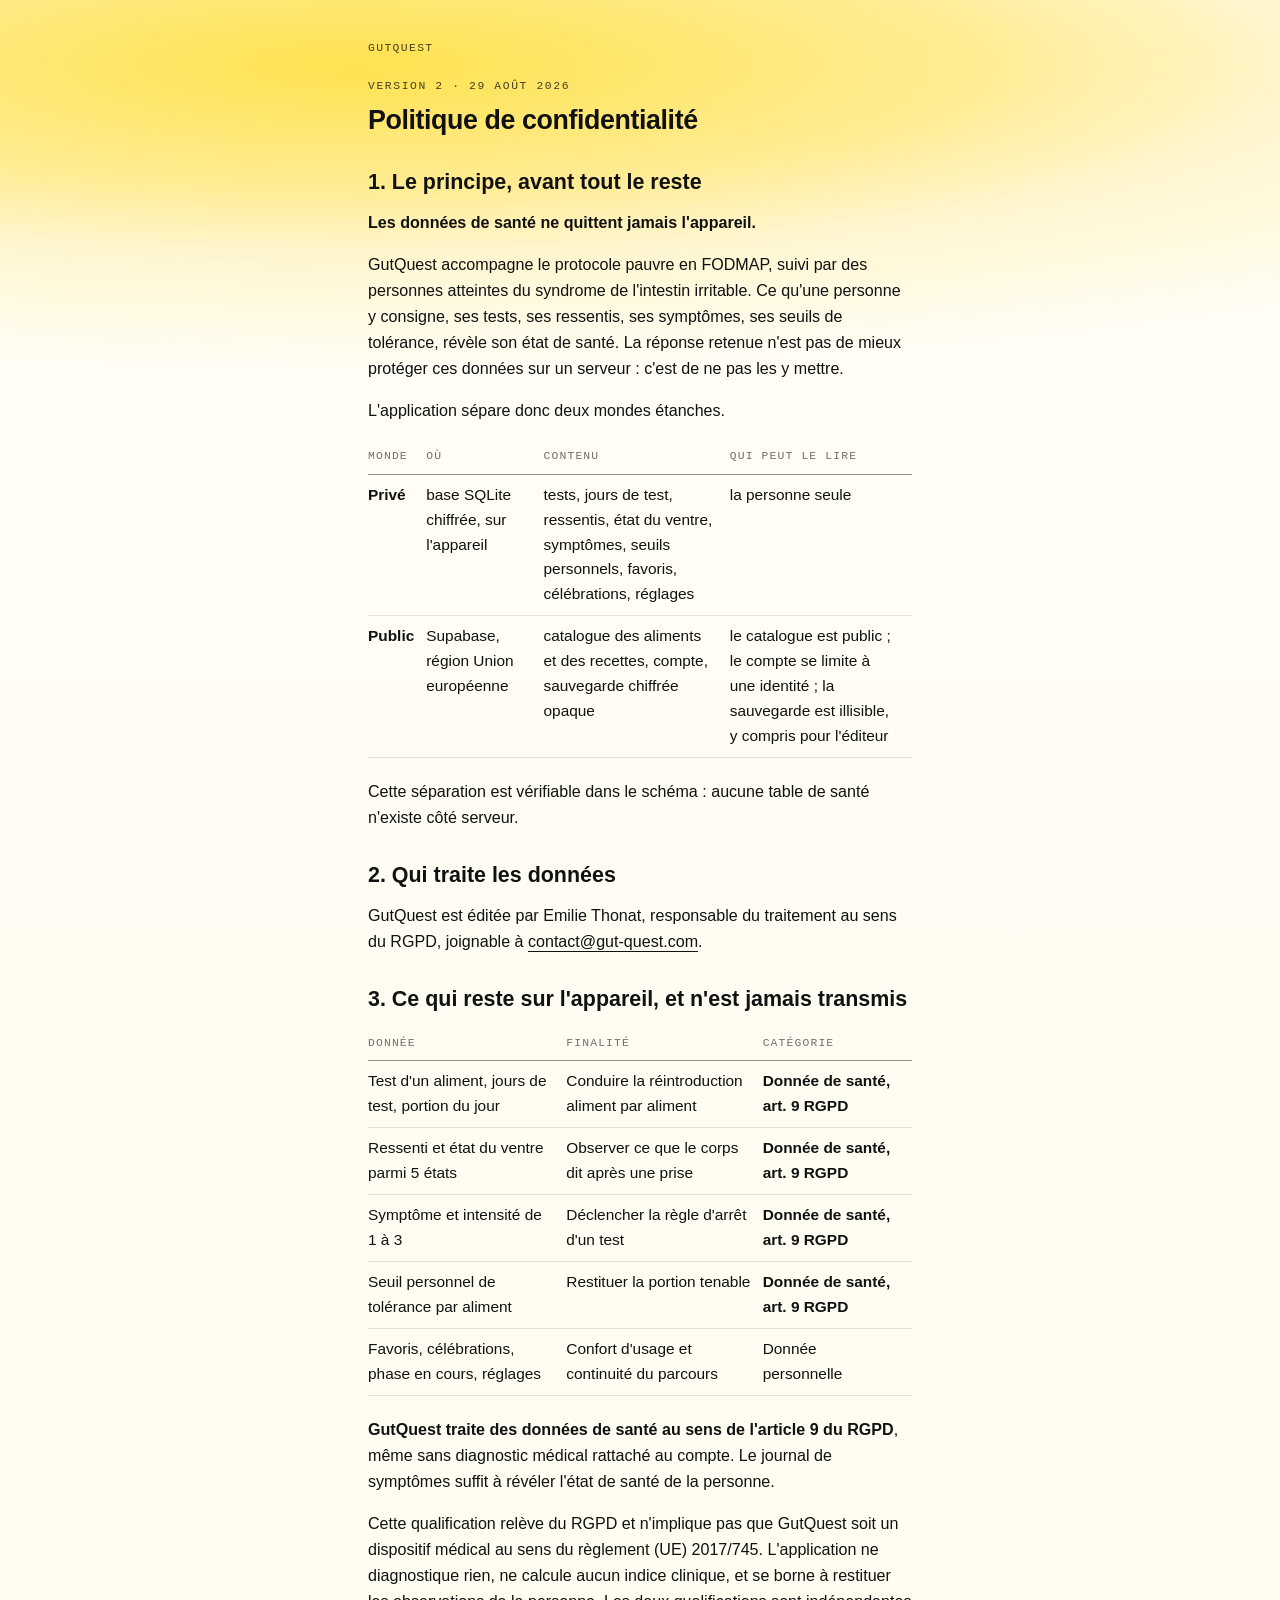
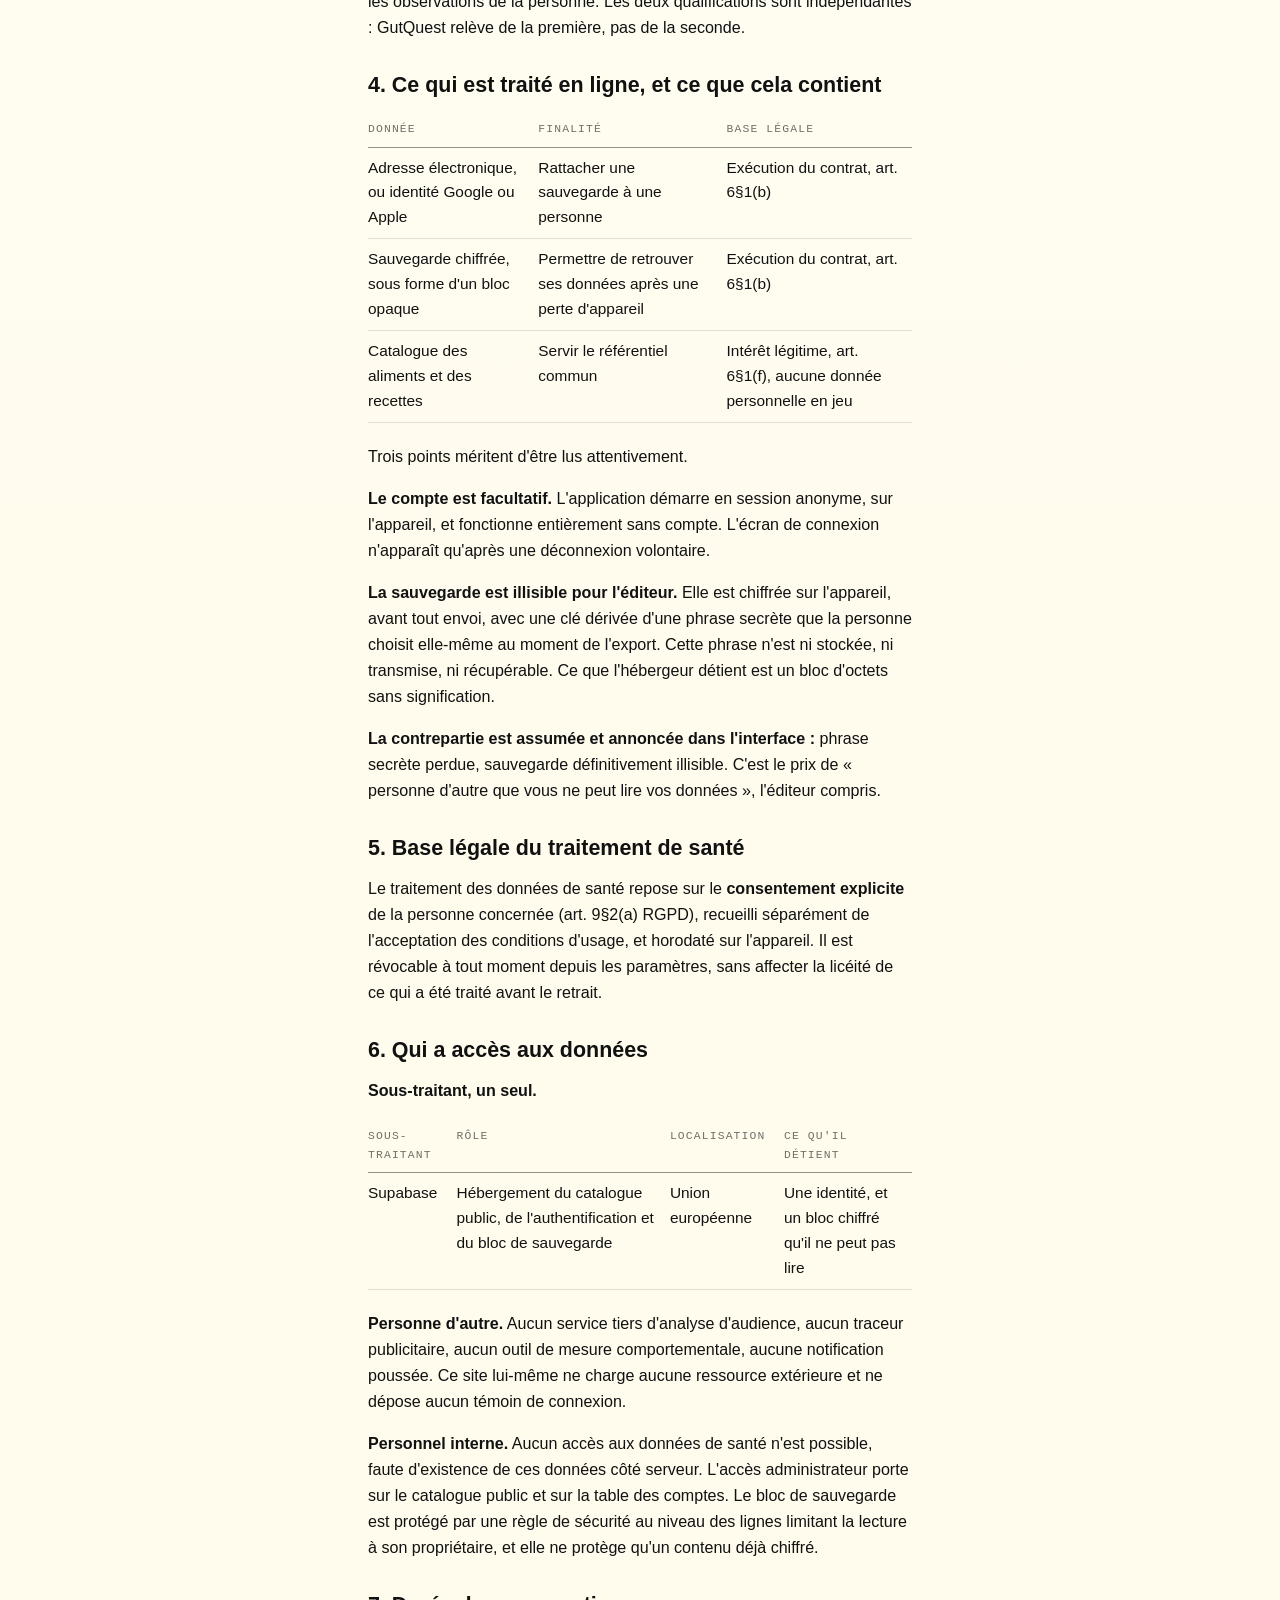
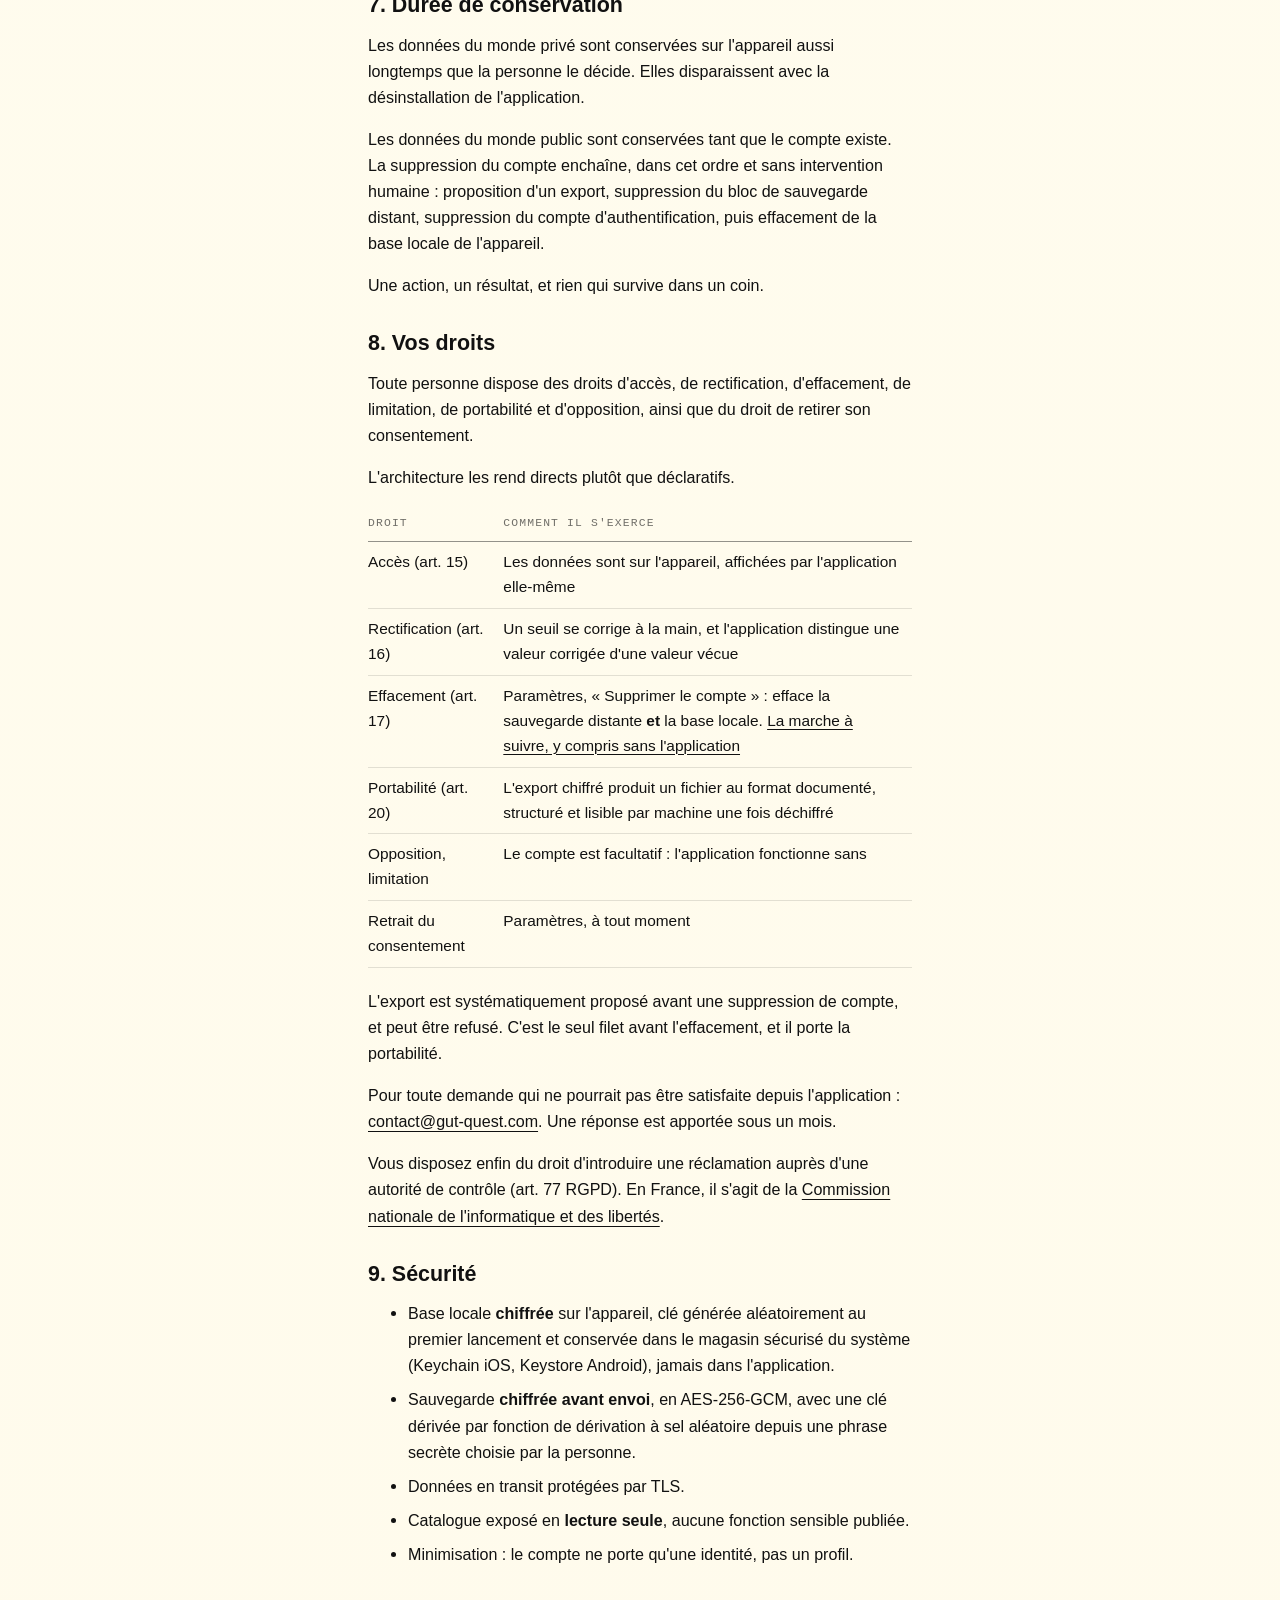
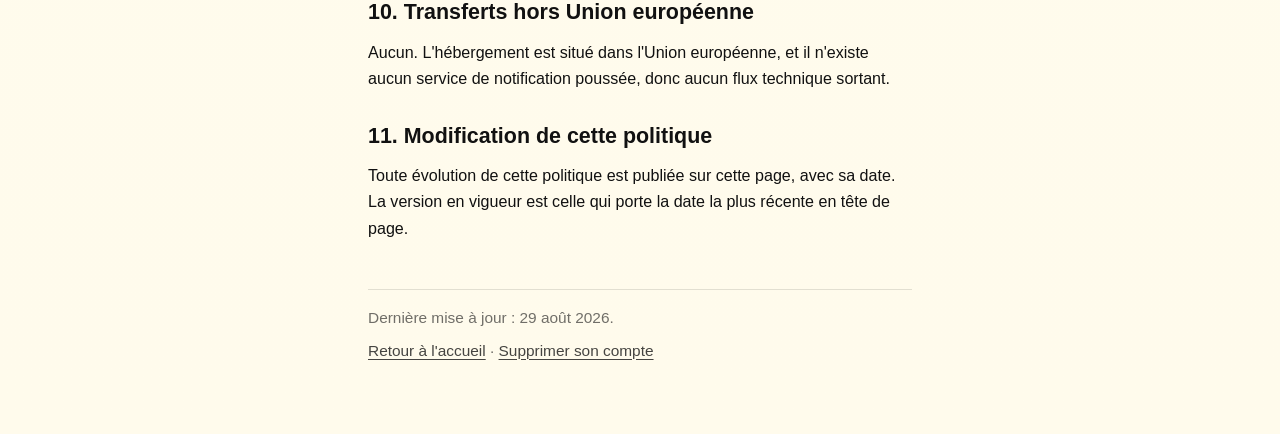
==== confidentialite.html @ c3e69b24 "Les deux pages que Google Play exige avant toute publication La politique de confidentialite et la v" ====
<!doctype html>
<html lang="fr">
<head>
<meta charset="utf-8">
<meta name="viewport" content="width=device-width, initial-scale=1">
<title>Politique de confidentialité · GutQuest</title>
<meta name="description" content="Politique de confidentialité de GutQuest. Les données de santé ne quittent jamais l'appareil.">
<link rel="stylesheet" href="jetons.css">
<link rel="stylesheet" href="style.css">
</head>
<body>
<main class="page">

  <a class="retour" href="index.html">GutQuest</a>

  <p class="surtitre">Version 2 · 29 août 2026</p>
  <h1>Politique de confidentialité</h1>

  <h2>1. Le principe, avant tout le reste</h2>

  <p><strong>Les données de santé ne quittent jamais l'appareil.</strong></p>

  <p>GutQuest accompagne le protocole pauvre en FODMAP, suivi par des personnes atteintes du syndrome de l'intestin irritable. Ce qu'une personne y consigne, ses tests, ses ressentis, ses symptômes, ses seuils de tolérance, révèle son état de santé. La réponse retenue n'est pas de mieux protéger ces données sur un serveur : c'est de ne pas les y mettre.</p>

  <p>L'application sépare donc deux mondes étanches.</p>

  <div class="tableau">
  <table>
    <tbody>
      <tr><th>Monde</th><th>Où</th><th>Contenu</th><th>Qui peut le lire</th></tr>
      <tr><td><strong>Privé</strong></td><td>base SQLite chiffrée, sur l'appareil</td><td>tests, jours de test, ressentis, état du ventre, symptômes, seuils personnels, favoris, célébrations, réglages</td><td>la personne seule</td></tr>
      <tr><td><strong>Public</strong></td><td>Supabase, région Union européenne</td><td>catalogue des aliments et des recettes, compte, sauvegarde chiffrée opaque</td><td>le catalogue est public ; le compte se limite à une identité ; la sauvegarde est illisible, y compris pour l'éditeur</td></tr>
    </tbody>
  </table>
  </div>

  <p>Cette séparation est vérifiable dans le schéma : aucune table de santé n'existe côté serveur.</p>

  <h2>2. Qui traite les données</h2>

  <p>GutQuest est éditée par Emilie Thonat, responsable du traitement au sens du RGPD, joignable à <a href="mailto:contact@gut-quest.com">contact@gut-quest.com</a>.</p>

  <h2>3. Ce qui reste sur l'appareil, et n'est jamais transmis</h2>

  <div class="tableau">
  <table>
    <tbody>
      <tr><th>Donnée</th><th>Finalité</th><th>Catégorie</th></tr>
      <tr><td>Test d'un aliment, jours de test, portion du jour</td><td>Conduire la réintroduction aliment par aliment</td><td><strong>Donnée de santé, art. 9 RGPD</strong></td></tr>
      <tr><td>Ressenti et état du ventre parmi 5 états</td><td>Observer ce que le corps dit après une prise</td><td><strong>Donnée de santé, art. 9 RGPD</strong></td></tr>
      <tr><td>Symptôme et intensité de 1 à 3</td><td>Déclencher la règle d'arrêt d'un test</td><td><strong>Donnée de santé, art. 9 RGPD</strong></td></tr>
      <tr><td>Seuil personnel de tolérance par aliment</td><td>Restituer la portion tenable</td><td><strong>Donnée de santé, art. 9 RGPD</strong></td></tr>
      <tr><td>Favoris, célébrations, phase en cours, réglages</td><td>Confort d'usage et continuité du parcours</td><td>Donnée personnelle</td></tr>
    </tbody>
  </table>
  </div>

  <p><strong>GutQuest traite des données de santé au sens de l'article 9 du RGPD</strong>, même sans diagnostic médical rattaché au compte. Le journal de symptômes suffit à révéler l'état de santé de la personne.</p>

  <p>Cette qualification relève du RGPD et n'implique pas que GutQuest soit un dispositif médical au sens du règlement (UE) 2017/745. L'application ne diagnostique rien, ne calcule aucun indice clinique, et se borne à restituer les observations de la personne. Les deux qualifications sont indépendantes : GutQuest relève de la première, pas de la seconde.</p>

  <h2>4. Ce qui est traité en ligne, et ce que cela contient</h2>

  <div class="tableau">
  <table>
    <tbody>
      <tr><th>Donnée</th><th>Finalité</th><th>Base légale</th></tr>
      <tr><td>Adresse électronique, ou identité Google ou Apple</td><td>Rattacher une sauvegarde à une personne</td><td>Exécution du contrat, art. 6§1(b)</td></tr>
      <tr><td>Sauvegarde chiffrée, sous forme d'un bloc opaque</td><td>Permettre de retrouver ses données après une perte d'appareil</td><td>Exécution du contrat, art. 6§1(b)</td></tr>
      <tr><td>Catalogue des aliments et des recettes</td><td>Servir le référentiel commun</td><td>Intérêt légitime, art. 6§1(f), aucune donnée personnelle en jeu</td></tr>
    </tbody>
  </table>
  </div>

  <p>Trois points méritent d'être lus attentivement.</p>

  <p><strong>Le compte est facultatif.</strong> L'application démarre en session anonyme, sur l'appareil, et fonctionne entièrement sans compte. L'écran de connexion n'apparaît qu'après une déconnexion volontaire.</p>

  <p><strong>La sauvegarde est illisible pour l'éditeur.</strong> Elle est chiffrée sur l'appareil, avant tout envoi, avec une clé dérivée d'une phrase secrète que la personne choisit elle-même au moment de l'export. Cette phrase n'est ni stockée, ni transmise, ni récupérable. Ce que l'hébergeur détient est un bloc d'octets sans signification.</p>

  <p><strong>La contrepartie est assumée et annoncée dans l'interface :</strong> phrase secrète perdue, sauvegarde définitivement illisible. C'est le prix de « personne d'autre que vous ne peut lire vos données », l'éditeur compris.</p>

  <h2>5. Base légale du traitement de santé</h2>

  <p>Le traitement des données de santé repose sur le <strong>consentement explicite</strong> de la personne concernée (art. 9§2(a) RGPD), recueilli séparément de l'acceptation des conditions d'usage, et horodaté sur l'appareil. Il est révocable à tout moment depuis les paramètres, sans affecter la licéité de ce qui a été traité avant le retrait.</p>

  <h2>6. Qui a accès aux données</h2>

  <p><strong>Sous-traitant, un seul.</strong></p>

  <div class="tableau">
  <table>
    <tbody>
      <tr><th>Sous-traitant</th><th>Rôle</th><th>Localisation</th><th>Ce qu'il détient</th></tr>
      <tr><td>Supabase</td><td>Hébergement du catalogue public, de l'authentification et du bloc de sauvegarde</td><td>Union européenne</td><td>Une identité, et un bloc chiffré qu'il ne peut pas lire</td></tr>
    </tbody>
  </table>
  </div>

  <p><strong>Personne d'autre.</strong> Aucun service tiers d'analyse d'audience, aucun traceur publicitaire, aucun outil de mesure comportementale, aucune notification poussée. Ce site lui-même ne charge aucune ressource extérieure et ne dépose aucun témoin de connexion.</p>

  <p><strong>Personnel interne.</strong> Aucun accès aux données de santé n'est possible, faute d'existence de ces données côté serveur. L'accès administrateur porte sur le catalogue public et sur la table des comptes. Le bloc de sauvegarde est protégé par une règle de sécurité au niveau des lignes limitant la lecture à son propriétaire, et elle ne protège qu'un contenu déjà chiffré.</p>

  <h2>7. Durée de conservation</h2>

  <p>Les données du monde privé sont conservées sur l'appareil aussi longtemps que la personne le décide. Elles disparaissent avec la désinstallation de l'application.</p>

  <p>Les données du monde public sont conservées tant que le compte existe. La suppression du compte enchaîne, dans cet ordre et sans intervention humaine : proposition d'un export, suppression du bloc de sauvegarde distant, suppression du compte d'authentification, puis effacement de la base locale de l'appareil.</p>

  <p>Une action, un résultat, et rien qui survive dans un coin.</p>

  <h2>8. Vos droits</h2>

  <p>Toute personne dispose des droits d'accès, de rectification, d'effacement, de limitation, de portabilité et d'opposition, ainsi que du droit de retirer son consentement.</p>

  <p>L'architecture les rend directs plutôt que déclaratifs.</p>

  <div class="tableau">
  <table>
    <tbody>
      <tr><th>Droit</th><th>Comment il s'exerce</th></tr>
      <tr><td>Accès (art. 15)</td><td>Les données sont sur l'appareil, affichées par l'application elle-même</td></tr>
      <tr><td>Rectification (art. 16)</td><td>Un seuil se corrige à la main, et l'application distingue une valeur corrigée d'une valeur vécue</td></tr>
      <tr><td>Effacement (art. 17)</td><td>Paramètres, « Supprimer le compte » : efface la sauvegarde distante <strong>et</strong> la base locale. <a href="suppression-compte.html">La marche à suivre, y compris sans l'application</a></td></tr>
      <tr><td>Portabilité (art. 20)</td><td>L'export chiffré produit un fichier au format documenté, structuré et lisible par machine une fois déchiffré</td></tr>
      <tr><td>Opposition, limitation</td><td>Le compte est facultatif : l'application fonctionne sans</td></tr>
      <tr><td>Retrait du consentement</td><td>Paramètres, à tout moment</td></tr>
    </tbody>
  </table>
  </div>

  <p>L'export est systématiquement proposé avant une suppression de compte, et peut être refusé. C'est le seul filet avant l'effacement, et il porte la portabilité.</p>

  <p>Pour toute demande qui ne pourrait pas être satisfaite depuis l'application : <a href="mailto:contact@gut-quest.com">contact@gut-quest.com</a>. Une réponse est apportée sous un mois.</p>

  <p>Vous disposez enfin du droit d'introduire une réclamation auprès d'une autorité de contrôle (art. 77 RGPD). En France, il s'agit de la <a href="https://www.cnil.fr/fr/plaintes">Commission nationale de l'informatique et des libertés</a>.</p>

  <h2>9. Sécurité</h2>

  <ul>
    <li>Base locale <strong>chiffrée</strong> sur l'appareil, clé générée aléatoirement au premier lancement et conservée dans le magasin sécurisé du système (Keychain iOS, Keystore Android), jamais dans l'application.</li>
    <li>Sauvegarde <strong>chiffrée avant envoi</strong>, en AES-256-GCM, avec une clé dérivée par fonction de dérivation à sel aléatoire depuis une phrase secrète choisie par la personne.</li>
    <li>Données en transit protégées par TLS.</li>
    <li>Catalogue exposé en <strong>lecture seule</strong>, aucune fonction sensible publiée.</li>
    <li>Minimisation : le compte ne porte qu'une identité, pas un profil.</li>
  </ul>

  <h2>10. Transferts hors Union européenne</h2>

  <p>Aucun. L'hébergement est situé dans l'Union européenne, et il n'existe aucun service de notification poussée, donc aucun flux technique sortant.</p>

  <h2>11. Modification de cette politique</h2>

  <p>Toute évolution de cette politique est publiée sur cette page, avec sa date. La version en vigueur est celle qui porte la date la plus récente en tête de page.</p>

  <footer class="pied">
    <p>Dernière mise à jour : 29 août 2026.</p>
    <p><a href="index.html">Retour à l'accueil</a> · <a href="suppression-compte.html">Supprimer son compte</a></p>
  </footer>

</main>
</body>
</html>
---- jetons.css ----
/* GÉNÉRÉ par site/construire.mjs, recopié de 1-conception/ds/tokens.css.
   Ne pas éditer à la main : la source est 1-conception/ds/tokens.json. */
  :root{
    /* couleur */
    --paper:#FFFDF6;
    --sun:#FFE24F;
    --ink:rgba(17,17,17,1);  /* 18.06:1 · titres, valeurs, traits structurels, contours de pill */
    --ink-2:rgba(17,17,17,.78);  /* 9.28:1 · texte secondaire */
    --ink-3:rgba(17,17,17,.60);  /* 4.87:1 · labels, placeholders, états à venir */
    --ink-4:rgba(17,17,17,.45);  /* 3.01:1 · contours de composants : champs, radios, onglets, chips */
    --line-soft:rgba(17,17,17,.12);  /* 1.29:1 · séparateurs de liste */
    /* typographie */
    --f-display:'Unbounded';--f-body:'Hanken Grotesk';--f-mono:'DM Mono';
    --t0:20px;  /* titre de fiche */
    --t1:18px;  /* titre d'écran, état du Gut */
    --t2:16px;  /* titre de modale, accroche de page */
    --nom:15px;  /* nom de ligne de liste et d'accordéon */
    --val:14px;  /* valeurs clés, nom de phase */
    --t3:13px;  /* ligne interactive */
    --t4:12.5px;  /* nom secondaire, champ de formulaire */
    --body:12px;  /* corps de texte */
    --body-sm:11.5px;  /* corps secondaire */
    --pill:11px;  /* texte des tags */
    --sub:10.5px;  /* pill compacte */
    --num:10px;  /* numéraux cerclés */
    --label:8.5px;  /* libellé mono */
    --label-sm:7.5px;  /* libellé mono compact */
    /* espacement */
    --s1:4px;--s2:8px;--s3:12px;--s4:16px;--s5:20px;--s6:24px;--s7:32px;
    /* forme */
    --r-surface:8px;  /* modales, popups, toasts */
    --r-tab:14px;  /* onglets de phase */
    --r-tag:6px;  /* tag rectangulaire */
    --r-pill:99px;  /* pills d'aliment, de famille, tags de bordure */
    /* trait */
    --hair:0.5px;  /* bordure CSS */
    --stroke-picto:0.81;  /* tous les pictos de l'app */
    --stroke-plein:0.5;
    --stroke-pointille:1;
    /* mouvement */
    --motion:1;
    --ease:cubic-bezier(.3,.8,.3,1);
    --pop:cubic-bezier(.3,1.45,.45,1);
    /* dégradé de page */
    --grad-page:radial-gradient(120% 56% at 28% 12%,#FFE24F,#FFEC93 40%,#FFF6CF 62%,rgba(255,246,207,0) 100%),linear-gradient(180deg,#FFFDF6 0%,#FFFCEE 45%,#FFFBEC 100%);
  }
---- style.css ----
/* Le style du site public. Il ne porte aucune couleur ni aucune forme en dur :
   tout vient de jetons.css, lui-même recopié de la source du design system.

   La seule valeur propre au site est --echelle, et elle est ici pour une raison
   qui se dit : les jetons sont dimensionnés pour un écran de téléphone tenu à
   trente centimètres. Une page de droit lue sur un écran d'ordinateur, à soixante,
   demande davantage. Plutôt que de réécrire treize tailles, on en multiplie une.

   Aucune requête sortante : ni police distante, ni feuille tierce, ni mesure
   d'audience. Une page qui explique que les données ne partent pas ne peut pas
   commencer par envoyer l'adresse de qui la lit à un tiers. */

:root {
  --echelle: 1.34;
  --mesure: 34rem;          /* la largeur de la colonne de texte */
  --pile-corps: 'Hanken Grotesk', -apple-system, BlinkMacSystemFont, 'Segoe UI', Roboto, 'Helvetica Neue', Arial, sans-serif;
  --pile-titre: 'Unbounded', var(--pile-corps);
  --pile-mono: 'DM Mono', ui-monospace, SFMono-Regular, Menlo, Consolas, monospace;
}

*, *::before, *::after { box-sizing: border-box; }

html { -webkit-text-size-adjust: 100%; }

/* Le dégradé de page est dessiné pour un écran de téléphone : ses pourcentages
   sont relatifs à la boîte, et sur un écran d'ordinateur il couvre tout, corps de
   texte compris. On lui donne donc une taille absolue, proche de la largeur d'un
   téléphone, et le papier reprend la main dès le premier paragraphe. Le jaune
   redevient ce que la charte dit qu'il est : un point de départ, pas un fond. */

body {
  margin: 0;
  background-color: var(--paper);
  background-image: var(--grad-page);
  background-repeat: no-repeat, no-repeat;
  background-size: 100% 34rem, cover;
  background-position: left top, left top;
  color: var(--ink);
  font-family: var(--pile-corps);
  font-size: calc(var(--body) * var(--echelle));
  line-height: 1.62;
  padding: var(--s7) var(--s5) calc(var(--s7) * 2);
}

.page { max-width: var(--mesure); margin: 0 auto; }

/* L'en-tête : le picto, puis le nom, puis ce que la page est. */

.marque { display: flex; align-items: center; gap: var(--s3); margin-bottom: var(--s6); }
.marque svg { width: 34px; height: 34px; flex: none; }
.marque .nom {
  font-family: var(--pile-titre);
  font-size: calc(var(--t1) * var(--echelle));
  font-weight: 600;
  letter-spacing: -.01em;
}
.marque a { color: inherit; text-decoration: none; }

/* Ces deux libellés se posent sur le haut du dégradé, donc sur le jaune, et non
   sur le papier. Les contrastes annotés dans les jetons sont mesurés contre le
   papier : sur #FFE24F, --ink-3 tombe à 4,51:1 pour un seuil à 4,5. On prend donc
   --ink-2, qui y tient 8,2:1. La hiérarchie est portée par la casse, la chasse
   fixe et l'interlettrage, pas par le poids d'encre. */

.surtitre {
  font-family: var(--pile-mono);
  font-size: calc(var(--label) * var(--echelle));
  letter-spacing: .14em;
  text-transform: uppercase;
  color: var(--ink-2);
  margin: 0 0 var(--s2);
}

h1 {
  font-family: var(--pile-titre);
  font-size: calc(var(--t0) * var(--echelle));
  font-weight: 600;
  line-height: 1.24;
  letter-spacing: -.015em;
  margin: 0 0 var(--s4);
}

h2 {
  font-family: var(--pile-titre);
  font-size: calc(var(--t2) * var(--echelle));
  font-weight: 600;
  line-height: 1.3;
  margin: var(--s7) 0 var(--s3);
}

h3 {
  font-size: calc(var(--nom) * var(--echelle));
  font-weight: 600;
  margin: var(--s6) 0 var(--s2);
}

p, ul, ol { margin: 0 0 var(--s4); }
li { margin-bottom: var(--s2); }
strong { font-weight: 600; }

.accroche {
  font-size: calc(var(--t3) * var(--echelle));
  color: var(--ink-2);
  line-height: 1.55;
}

a { color: var(--ink); text-decoration-thickness: var(--hair); text-underline-offset: .22em; }
a:hover { text-decoration-thickness: 1.5px; }

/* Les tableaux du texte de droit. Ils portent beaucoup, et doivent rester
   lisibles sur un téléphone : ils défilent dans leur propre boîte. */

.tableau { overflow-x: auto; margin: 0 0 var(--s5); }
/* min-width est ce qui fait travailler overflow-x : sans lui, la table se comprime
   jusqu'à un mot par ligne au lieu de déborder, et le défilement ne sert jamais. */
table { border-collapse: collapse; width: 100%; min-width: 30rem; font-size: calc(var(--body-sm) * var(--echelle)); }
th, td {
  text-align: left;
  vertical-align: top;
  padding: var(--s2) var(--s3) var(--s2) 0;
  border-bottom: var(--hair) solid var(--line-soft);
}
th {
  font-family: var(--pile-mono);
  font-size: calc(var(--label) * var(--echelle));
  letter-spacing: .1em;
  text-transform: uppercase;
  color: var(--ink-3);
  font-weight: 400;
  border-bottom-color: var(--ink-4);
}

/* Un encadré. Pas d'aplat, pas d'ombre : un trait, et rien d'autre. */

.cadre {
  border: var(--hair) solid var(--ink-4);
  border-radius: var(--r-surface);
  padding: var(--s4) var(--s5);
  margin: 0 0 var(--s5);
}
.cadre > :last-child { margin-bottom: 0; }
.cadre h3:first-child { margin-top: 0; }

/* Les deux portes de la page d'accueil. Le contour dit qu'on peut cliquer,
   la place dans la grille dit laquelle vient d'abord. Aucune couleur ne parle. */

.portes { list-style: none; padding: 0; margin: var(--s6) 0 0; }
.portes li { margin: 0 0 var(--s3); }
.portes a {
  display: block;
  border: var(--hair) solid var(--ink-4);
  border-radius: var(--r-surface);
  padding: var(--s4) var(--s5);
  text-decoration: none;
}
.portes a:hover, .portes a:focus-visible { border-color: var(--ink); }
.portes .titre { display: block; font-weight: 600; font-size: calc(var(--t3) * var(--echelle)); margin-bottom: var(--s1); }
.portes .quoi { display: block; color: var(--ink-2); font-size: calc(var(--body-sm) * var(--echelle)); line-height: 1.5; }

/* Ce qui reste à remplir avant publication. Voyant, et volontairement laid :
   une page de droit ne se publie pas avec un trou dedans. */

.trou {
  font-family: var(--pile-mono);
  font-size: calc(var(--body-sm) * var(--echelle));
  border: 1px dashed var(--ink);
  border-radius: var(--r-tag);
  padding: 1px var(--s2);
  white-space: nowrap;
}

.pied {
  margin-top: calc(var(--s7) * 1.5);
  padding-top: var(--s4);
  border-top: var(--hair) solid var(--line-soft);
  font-size: calc(var(--body-sm) * var(--echelle));
  color: var(--ink-3);
}
.pied p { margin-bottom: var(--s2); }
.pied a { color: var(--ink-2); }

.retour {
  display: inline-block;
  font-family: var(--pile-mono);
  font-size: calc(var(--label) * var(--echelle));
  letter-spacing: .12em;
  text-transform: uppercase;
  color: var(--ink-2);
  text-decoration: none;
  margin-bottom: var(--s5);
}
.retour:hover { color: var(--ink); }

@media (max-width: 30rem) {
  body { padding: var(--s5) var(--s4) var(--s7); }
  :root { --echelle: 1.24; }
}

/* Le mouvement se réduit si le système le demande. L'application tient la même
   règle, et une page qui la contredirait serait incohérente. */
@media (prefers-reduced-motion: reduce) {
  * { animation: none !important; transition: none !important; }
}
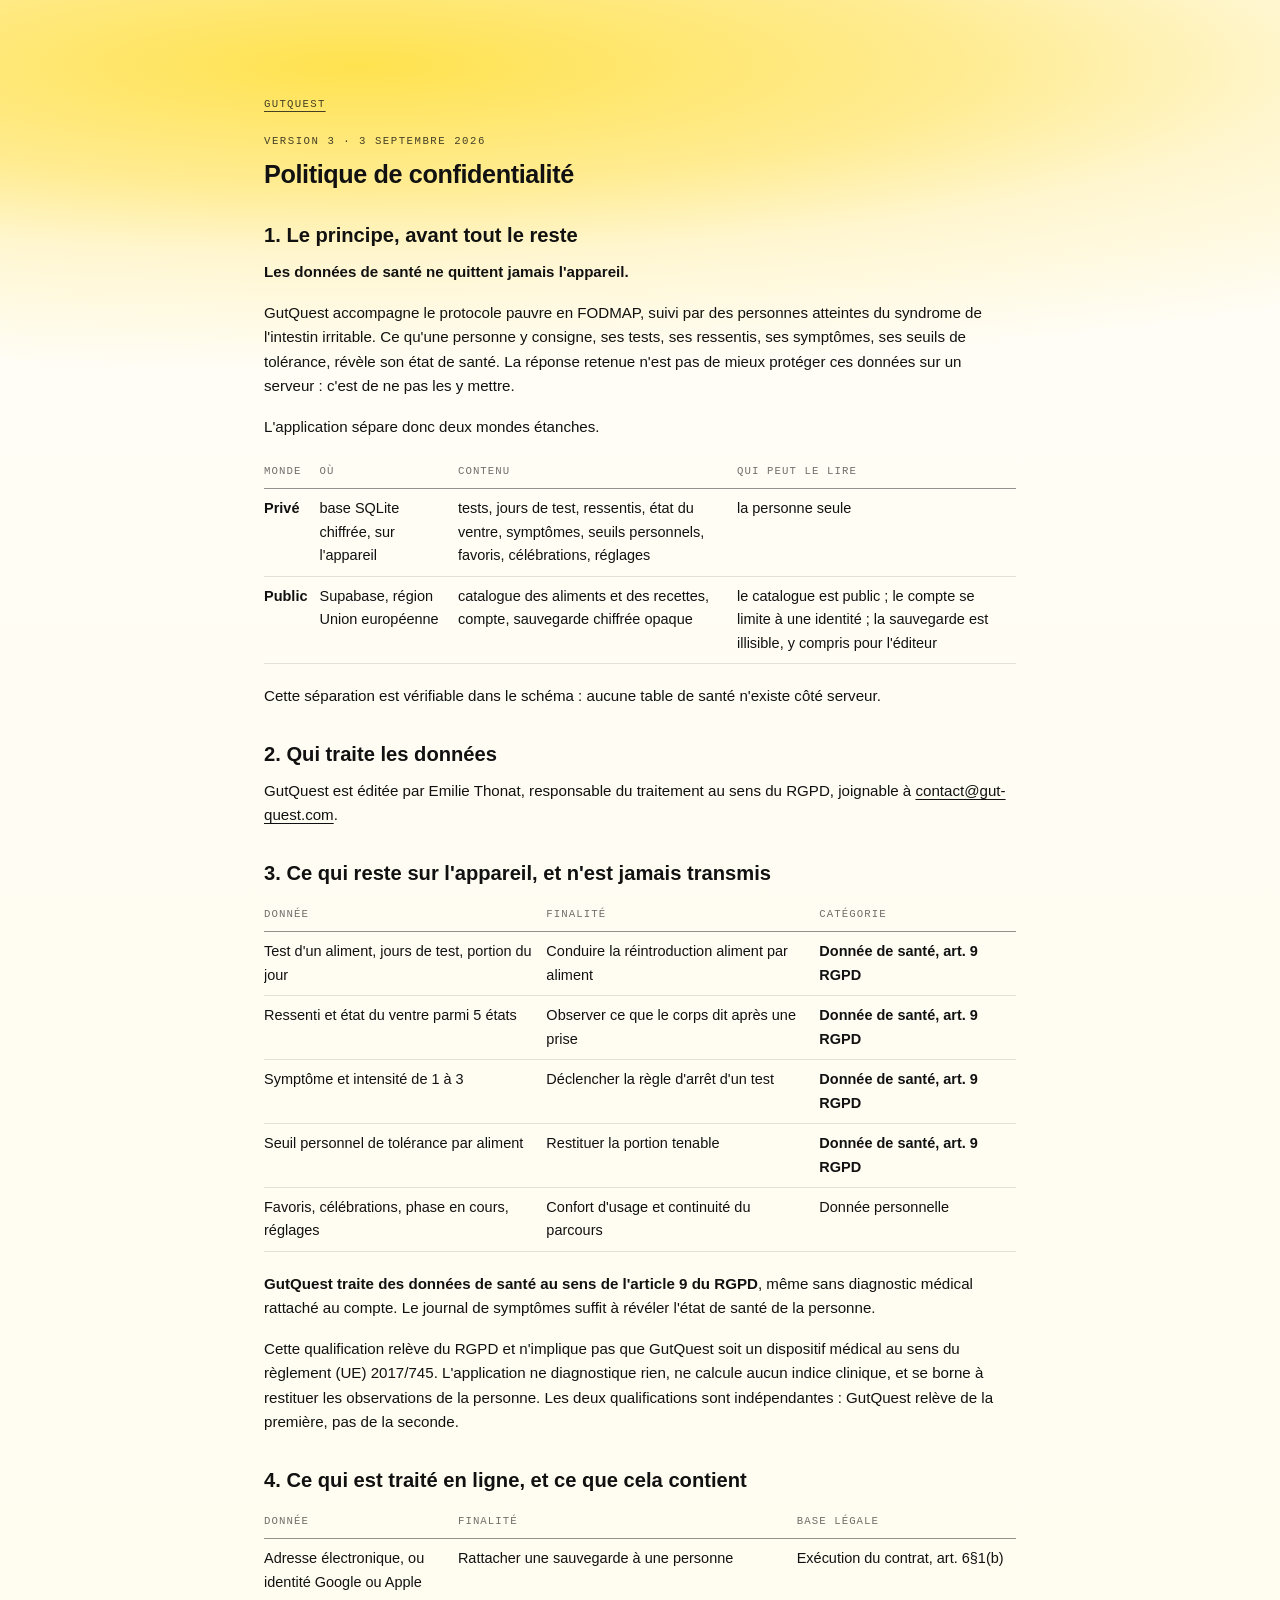
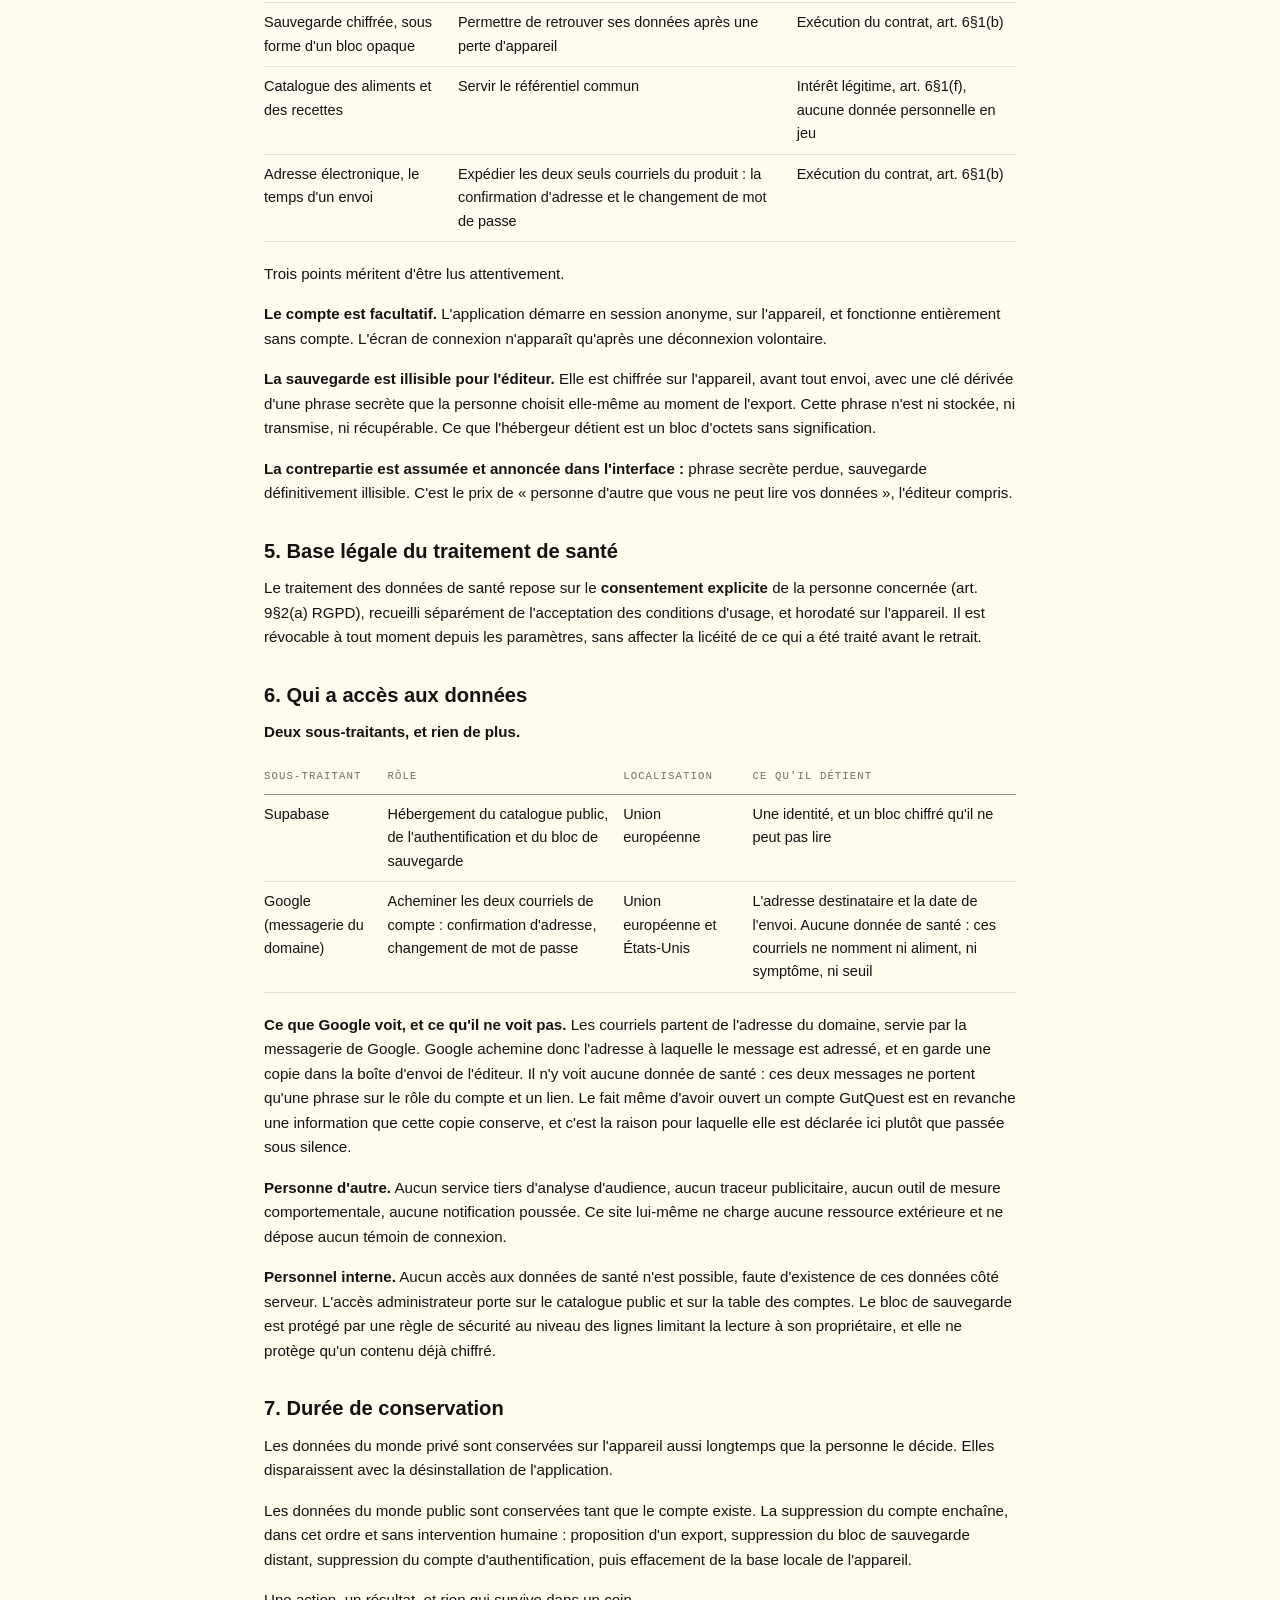
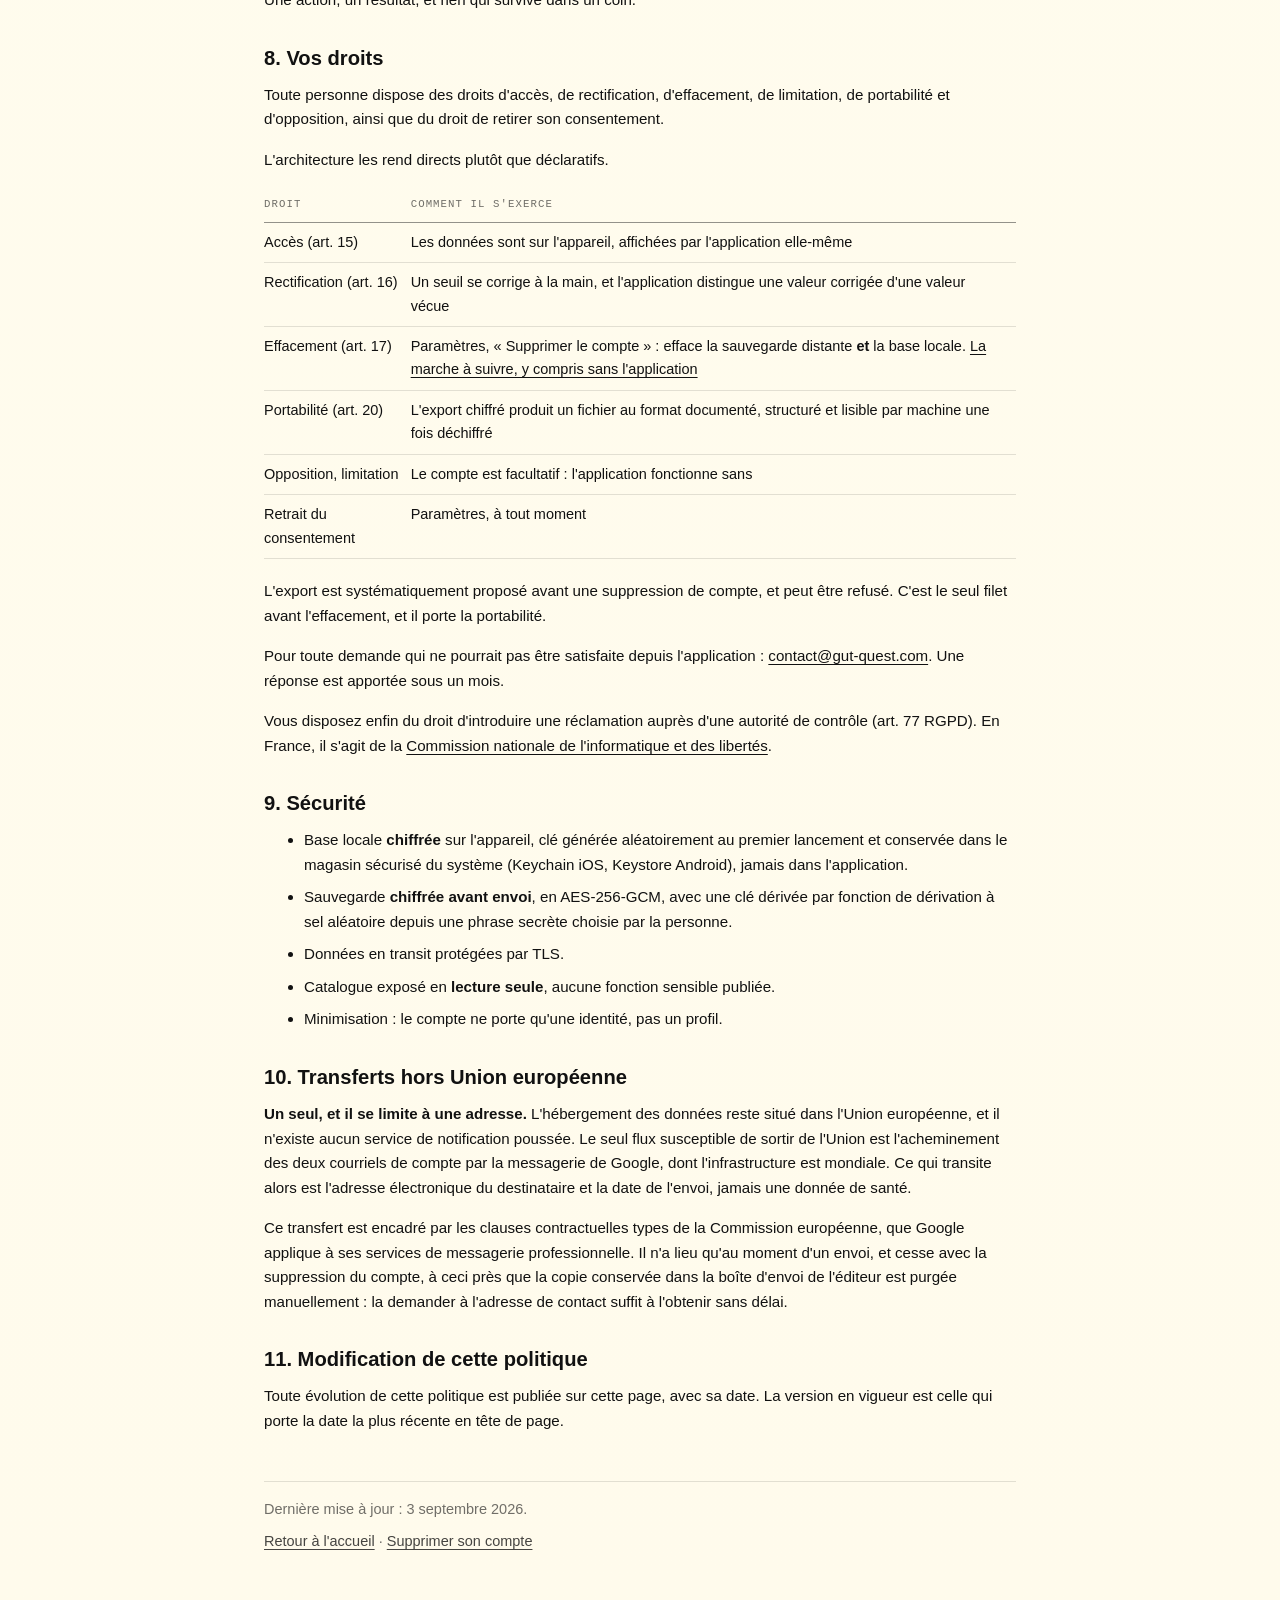
==== commit 6bd907f9: "Le lien du courriel arrive quelque part, et la politique dit enfin Google Le clic de confirmation re" ====
--- a/confidentialite.html
+++ b/confidentialite.html
@@ -5,6 +5,14 @@
 <meta name="viewport" content="width=device-width, initial-scale=1">
 <title>Politique de confidentialité · GutQuest</title>
 <meta name="description" content="Politique de confidentialité de GutQuest. Les données de santé ne quittent jamais l'appareil.">
+<link rel="icon" href="favicon.svg" type="image/svg+xml">
+<link rel="icon" href="favicon-32.png" sizes="32x32">
+<link rel="apple-touch-icon" href="favicon-180.png">
+<meta property="og:type" content="website">
+<meta property="og:site_name" content="GutQuest">
+<meta property="og:url" content="https://gut-quest.com/confidentialite.html">
+<meta property="og:image" content="https://gut-quest.com/partage-1200x630.png">
+<meta name="twitter:card" content="summary_large_image">
 <link rel="stylesheet" href="jetons.css">
 <link rel="stylesheet" href="style.css">
 </head>
@@ -13,7 +21,7 @@
 
   <a class="retour" href="index.html">GutQuest</a>
 
-  <p class="surtitre">Version 2 · 29 août 2026</p>
+  <p class="surtitre">Version 3 · 3 septembre 2026</p>
   <h1>Politique de confidentialité</h1>
 
   <h2>1. Le principe, avant tout le reste</h2>
@@ -68,6 +76,7 @@
       <tr><td>Adresse électronique, ou identité Google ou Apple</td><td>Rattacher une sauvegarde à une personne</td><td>Exécution du contrat, art. 6§1(b)</td></tr>
       <tr><td>Sauvegarde chiffrée, sous forme d'un bloc opaque</td><td>Permettre de retrouver ses données après une perte d'appareil</td><td>Exécution du contrat, art. 6§1(b)</td></tr>
       <tr><td>Catalogue des aliments et des recettes</td><td>Servir le référentiel commun</td><td>Intérêt légitime, art. 6§1(f), aucune donnée personnelle en jeu</td></tr>
+      <tr><td>Adresse électronique, le temps d'un envoi</td><td>Expédier les deux seuls courriels du produit : la confirmation d'adresse et le changement de mot de passe</td><td>Exécution du contrat, art. 6§1(b)</td></tr>
     </tbody>
   </table>
   </div>
@@ -86,16 +95,19 @@
 
   <h2>6. Qui a accès aux données</h2>
 
-  <p><strong>Sous-traitant, un seul.</strong></p>
+  <p><strong>Deux sous-traitants, et rien de plus.</strong></p>
 
   <div class="tableau">
   <table>
     <tbody>
       <tr><th>Sous-traitant</th><th>Rôle</th><th>Localisation</th><th>Ce qu'il détient</th></tr>
       <tr><td>Supabase</td><td>Hébergement du catalogue public, de l'authentification et du bloc de sauvegarde</td><td>Union européenne</td><td>Une identité, et un bloc chiffré qu'il ne peut pas lire</td></tr>
+      <tr><td>Google (messagerie du domaine)</td><td>Acheminer les deux courriels de compte : confirmation d'adresse, changement de mot de passe</td><td>Union européenne et États-Unis</td><td>L'adresse destinataire et la date de l'envoi. Aucune donnée de santé : ces courriels ne nomment ni aliment, ni symptôme, ni seuil</td></tr>
     </tbody>
   </table>
   </div>
+
+  <p><strong>Ce que Google voit, et ce qu'il ne voit pas.</strong> Les courriels partent de l'adresse du domaine, servie par la messagerie de Google. Google achemine donc l'adresse à laquelle le message est adressé, et en garde une copie dans la boîte d'envoi de l'éditeur. Il n'y voit aucune donnée de santé : ces deux messages ne portent qu'une phrase sur le rôle du compte et un lien. Le fait même d'avoir ouvert un compte GutQuest est en revanche une information que cette copie conserve, et c'est la raison pour laquelle elle est déclarée ici plutôt que passée sous silence.</p>
 
   <p><strong>Personne d'autre.</strong> Aucun service tiers d'analyse d'audience, aucun traceur publicitaire, aucun outil de mesure comportementale, aucune notification poussée. Ce site lui-même ne charge aucune ressource extérieure et ne dépose aucun témoin de connexion.</p>
 
@@ -147,14 +159,16 @@
 
   <h2>10. Transferts hors Union européenne</h2>
 
-  <p>Aucun. L'hébergement est situé dans l'Union européenne, et il n'existe aucun service de notification poussée, donc aucun flux technique sortant.</p>
+  <p><strong>Un seul, et il se limite à une adresse.</strong> L'hébergement des données reste situé dans l'Union européenne, et il n'existe aucun service de notification poussée. Le seul flux susceptible de sortir de l'Union est l'acheminement des deux courriels de compte par la messagerie de Google, dont l'infrastructure est mondiale. Ce qui transite alors est l'adresse électronique du destinataire et la date de l'envoi, jamais une donnée de santé.</p>
+
+  <p>Ce transfert est encadré par les clauses contractuelles types de la Commission européenne, que Google applique à ses services de messagerie professionnelle. Il n'a lieu qu'au moment d'un envoi, et cesse avec la suppression du compte, à ceci près que la copie conservée dans la boîte d'envoi de l'éditeur est purgée manuellement : la demander à l'adresse de contact suffit à l'obtenir sans délai.</p>
 
   <h2>11. Modification de cette politique</h2>
 
   <p>Toute évolution de cette politique est publiée sur cette page, avec sa date. La version en vigueur est celle qui porte la date la plus récente en tête de page.</p>
 
   <footer class="pied">
-    <p>Dernière mise à jour : 29 août 2026.</p>
+    <p>Dernière mise à jour : 3 septembre 2026.</p>
     <p><a href="index.html">Retour à l'accueil</a> · <a href="suppression-compte.html">Supprimer son compte</a></p>
   </footer>
 
--- a/jetons.css
+++ b/jetons.css
@@ -9,6 +9,11 @@
     --ink-3:rgba(17,17,17,.60);  /* 4.87:1 · labels, placeholders, états à venir */
     --ink-4:rgba(17,17,17,.45);  /* 3.01:1 · contours de composants : champs, radios, onglets, chips */
     --line-soft:rgba(17,17,17,.12);  /* 1.29:1 · séparateurs de liste */
+    --etat-serein:#F0F2A0;  /* halo de l'etat serein · jaune-vert */
+    --etat-tranquille:#FFE87A;  /* halo de l'etat tranquille · jaune */
+    --etat-sensible:#FFD27A;  /* halo de l'etat sensible · jaune chaud */
+    --etat-agite:#FFB37A;  /* halo de l'etat agite · orange doux */
+    --etat-fatigue:#D5E6DC;  /* halo de l'etat fatigue · vert-bleu pale */
     /* typographie */
     --f-display:'Unbounded';--f-body:'Hanken Grotesk';--f-mono:'DM Mono';
     --t0:20px;  /* titre de fiche */
@@ -25,8 +30,10 @@
     --num:10px;  /* numéraux cerclés */
     --label:8.5px;  /* libellé mono */
     --label-sm:7.5px;  /* libellé mono compact */
+    --carte:26px;  /* titre d'une carte d'onboarding */
+    --rubrique:9px;  /* rubrique d'une carte d'onboarding */
     /* espacement */
-    --s1:4px;--s2:8px;--s3:12px;--s4:16px;--s5:20px;--s6:24px;--s7:32px;
+    --s1:4px;--s2:8px;--s3:12px;--s4:16px;--s5:20px;--s6:24px;--s7:32px;--gut:26px;
     /* forme */
     --r-surface:8px;  /* modales, popups, toasts */
     --r-tab:14px;  /* onglets de phase */
--- a/style.css
+++ b/style.css
@@ -11,8 +11,12 @@
    commencer par envoyer l'adresse de qui la lit à un tiers. */
 
 :root {
-  --echelle: 1.34;
-  --mesure: 34rem;          /* la largeur de la colonne de texte */
+  --echelle: 1.26;
+  /* La largeur de la colonne. Ce qui reste de vide sur les côtés n'est pas
+     une marge : c'est le reste du centrage, soit (largeur de fenêtre moins
+     cette valeur) divisé par deux. C'est donc ici, et nulle part ailleurs,
+     qu'on le réduit. */
+  --mesure: 47rem;
   --pile-corps: 'Hanken Grotesk', -apple-system, BlinkMacSystemFont, 'Segoe UI', Roboto, 'Helvetica Neue', Arial, sans-serif;
   --pile-titre: 'Unbounded', var(--pile-corps);
   --pile-mono: 'DM Mono', ui-monospace, SFMono-Regular, Menlo, Consolas, monospace;
@@ -39,7 +43,10 @@
   font-family: var(--pile-corps);
   font-size: calc(var(--body) * var(--echelle));
   line-height: 1.62;
-  padding: var(--s7) var(--s5) calc(var(--s7) * 2);
+  /* De l'air en haut, avant le nom : une page de droit qui commence au ras
+     du bord se lit comme un document imposé. Le haut suit la hauteur de la
+     fenêtre, avec un plancher pour les petits écrans. */
+  padding: clamp(36px, 10vh, 120px) var(--s4) calc(var(--s7) * 2);
 }
 
 .page { max-width: var(--mesure); margin: 0 auto; }
@@ -157,6 +164,55 @@
 .portes .titre { display: block; font-weight: 600; font-size: calc(var(--t3) * var(--echelle)); margin-bottom: var(--s1); }
 .portes .quoi { display: block; color: var(--ink-2); font-size: calc(var(--body-sm) * var(--echelle)); line-height: 1.5; }
 
+/* Les écrans de l'application. Ils défilent horizontalement quand la place
+   manque, plutôt que de rétrécir : un écran de téléphone illisible ne montre
+   rien. Le débordement reste dans sa boîte, la page ne défile jamais de côté. */
+
+.ecrans {
+  display: flex;
+  gap: var(--s4);
+  margin: var(--s6) 0 var(--s7);
+  overflow-x: auto;
+  padding-bottom: var(--s3);
+  scroll-snap-type: x proximity;
+}
+.ecrans figure { margin: 0; flex: none; scroll-snap-align: start; }
+.ecrans img {
+  display: block;
+  width: 168px;
+  height: auto;
+  border: var(--hair) solid var(--ink-4);
+  border-radius: var(--r-tab);
+}
+.ecrans figcaption {
+  margin-top: var(--s2);
+  font-family: var(--pile-mono);
+  font-size: calc(var(--label) * var(--echelle));
+  letter-spacing: .1em;
+  text-transform: uppercase;
+  color: var(--ink-3);
+}
+
+/* La liste de ce que fait l'application. Pas de puce ronde : un trait, comme
+   le reste du produit. */
+
+.traits { list-style: none; padding: 0; margin: 0 0 var(--s5); }
+.traits li {
+  padding: var(--s3) 0 var(--s3) var(--s5);
+  border-top: var(--hair) solid var(--line-soft);
+  position: relative;
+  margin: 0;
+}
+.traits li:last-child { border-bottom: var(--hair) solid var(--line-soft); }
+.traits li::before {
+  content: "";
+  position: absolute;
+  left: 0;
+  top: calc(var(--s3) + .62em);
+  width: var(--s3);
+  border-top: var(--hair) solid var(--ink);
+}
+
 /* Ce qui reste à remplir avant publication. Voyant, et volontairement laid :
    une page de droit ne se publie pas avec un trou dedans. */
 
@@ -186,8 +242,14 @@
   letter-spacing: .12em;
   text-transform: uppercase;
   color: var(--ink-2);
-  text-decoration: none;
   margin-bottom: var(--s5);
+  /* Souligné en permanence, et non au survol : sur un écran tactile le survol
+     n'existe pas, et c'est de là que vient l'essentiel du trafic renvoyé par
+     la fiche du magasin. Un lien qui ne se voit qu'à la souris n'est pas un
+     lien pour qui lit au doigt. */
+  text-decoration: underline;
+  text-decoration-thickness: var(--hair);
+  text-underline-offset: .38em;
 }
 .retour:hover { color: var(--ink); }
 
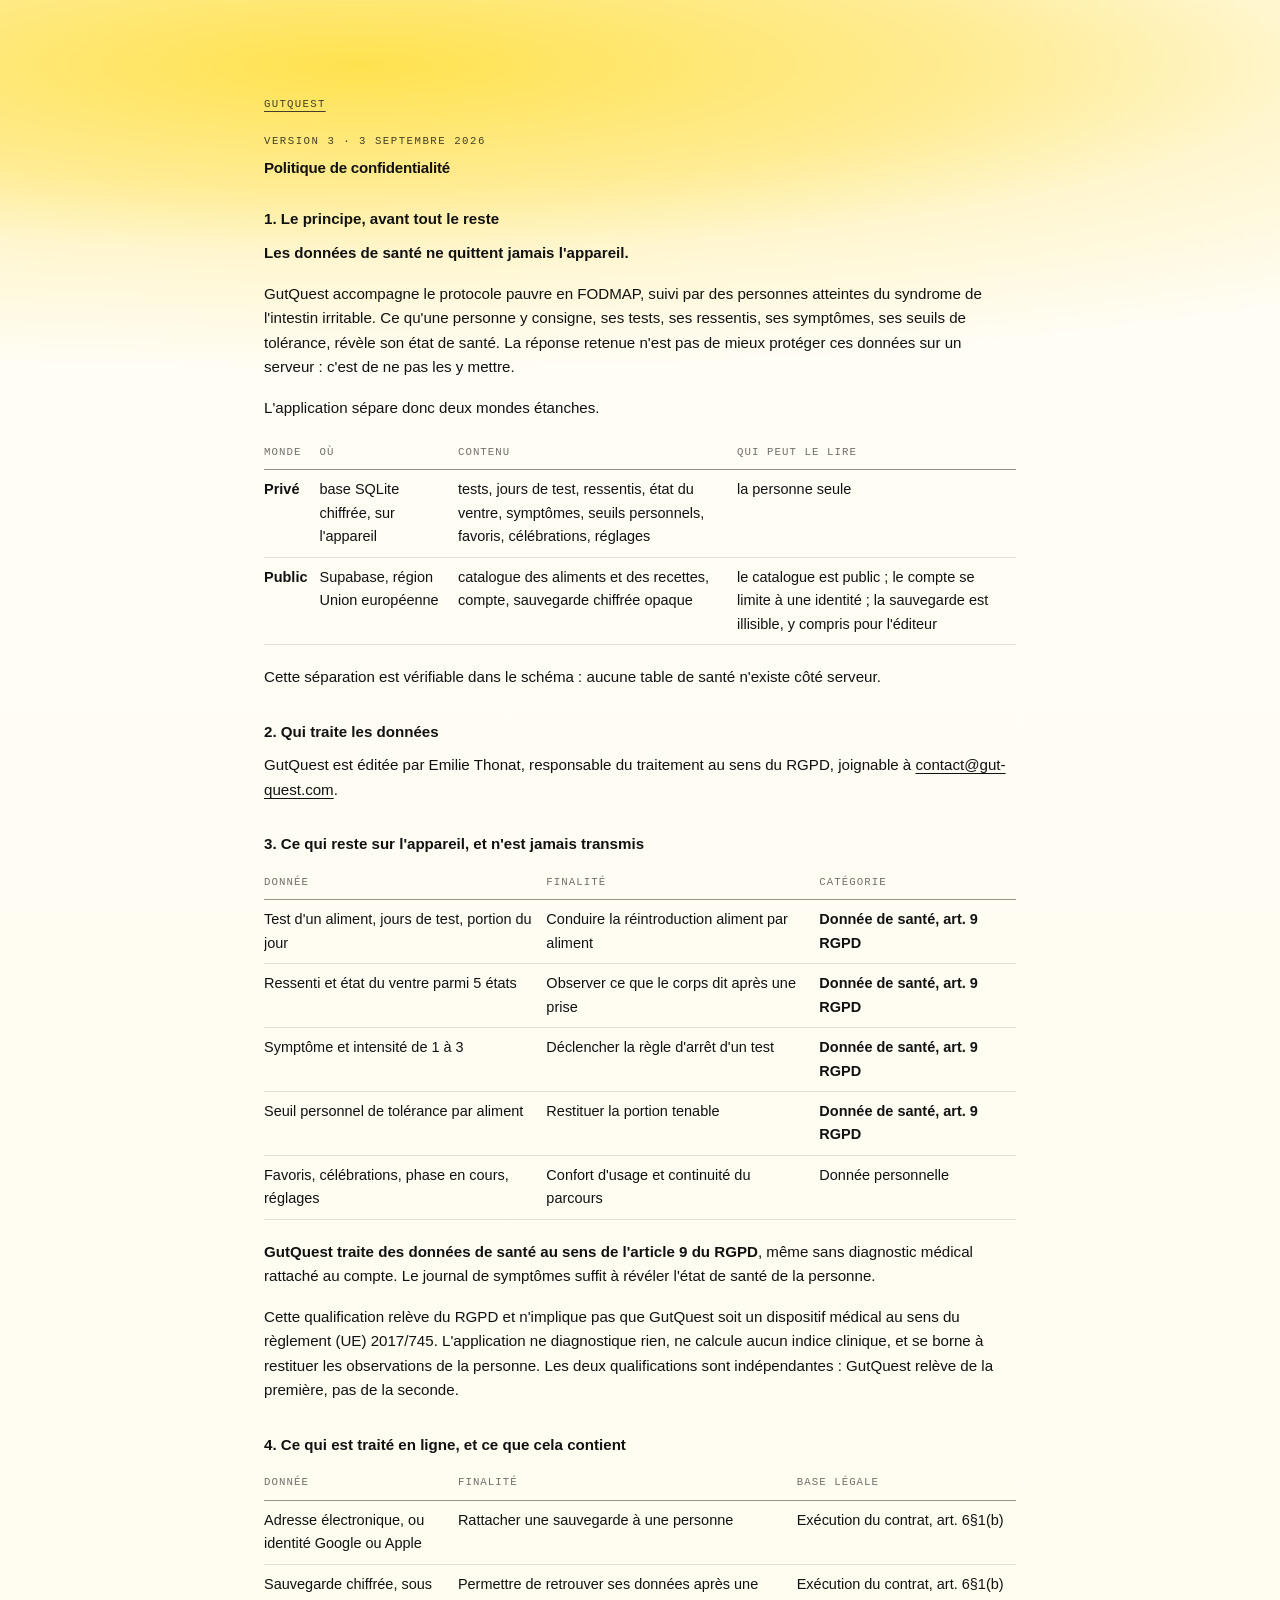
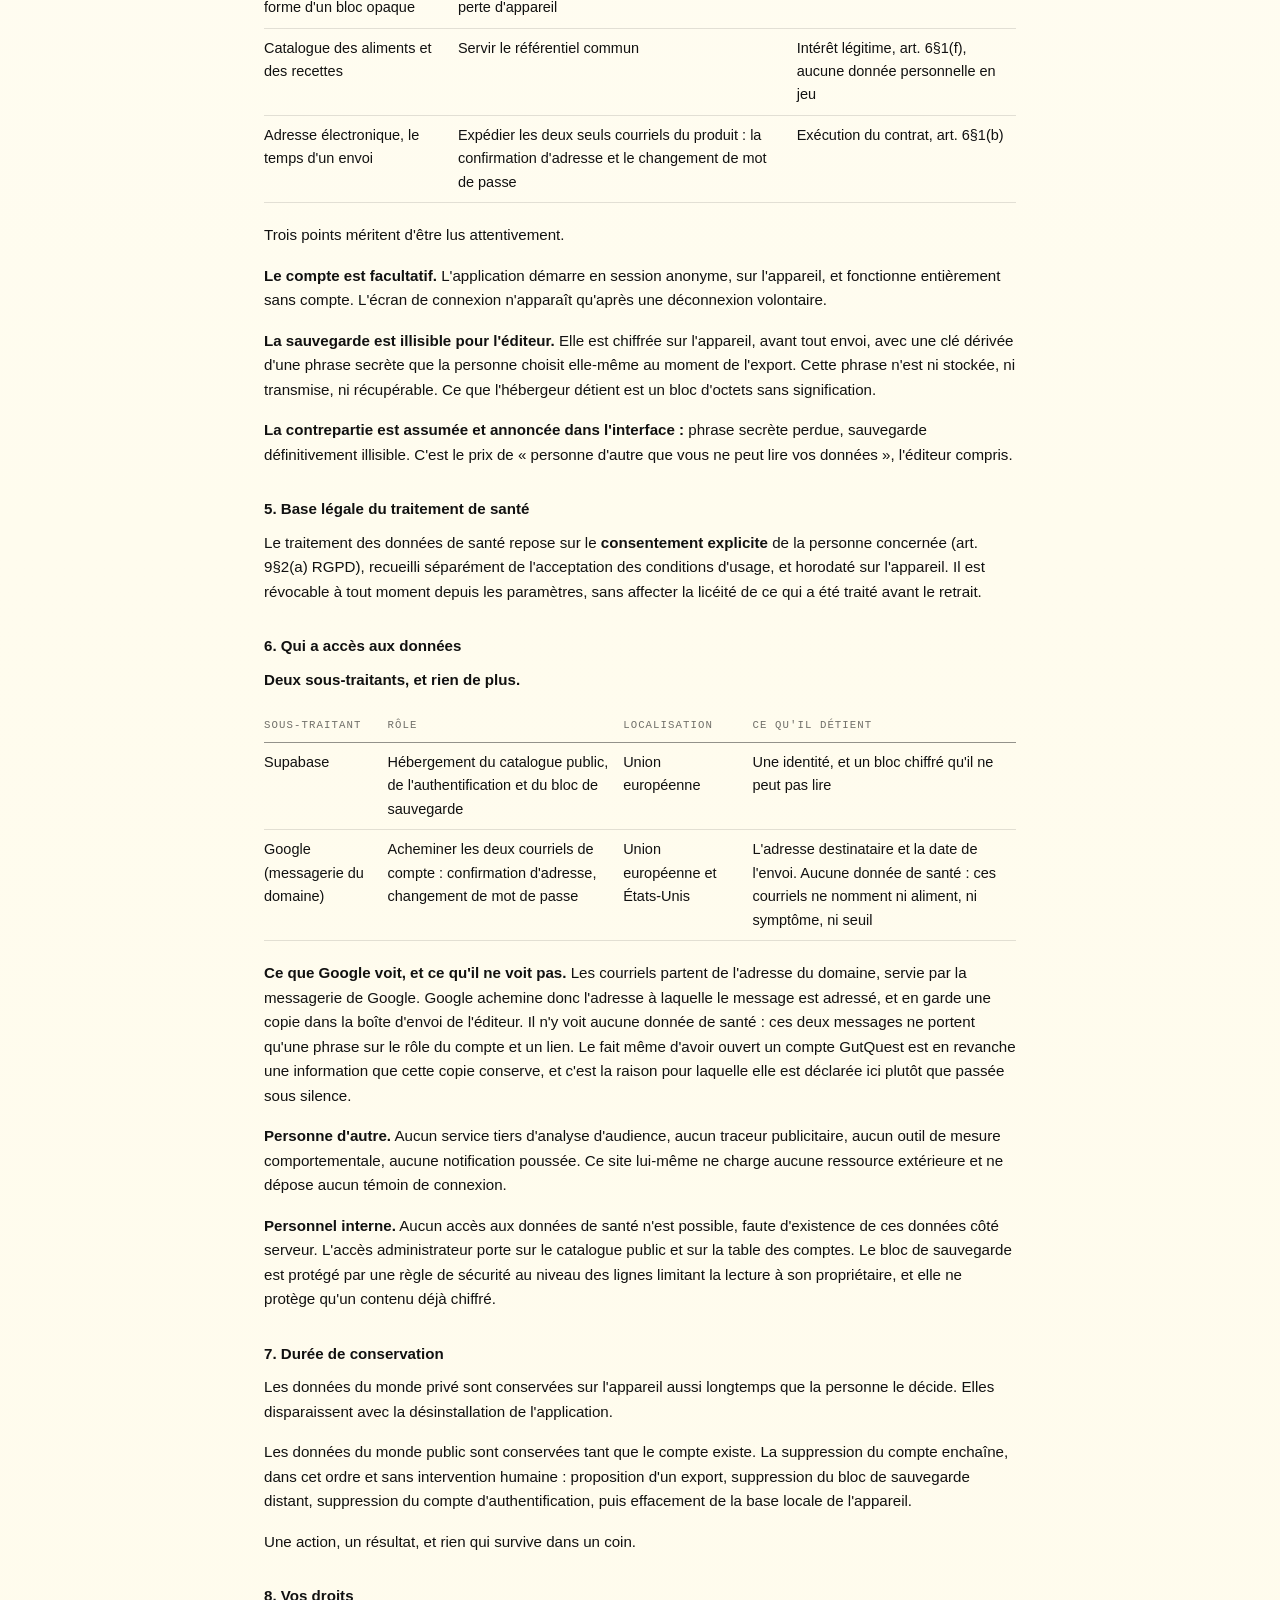
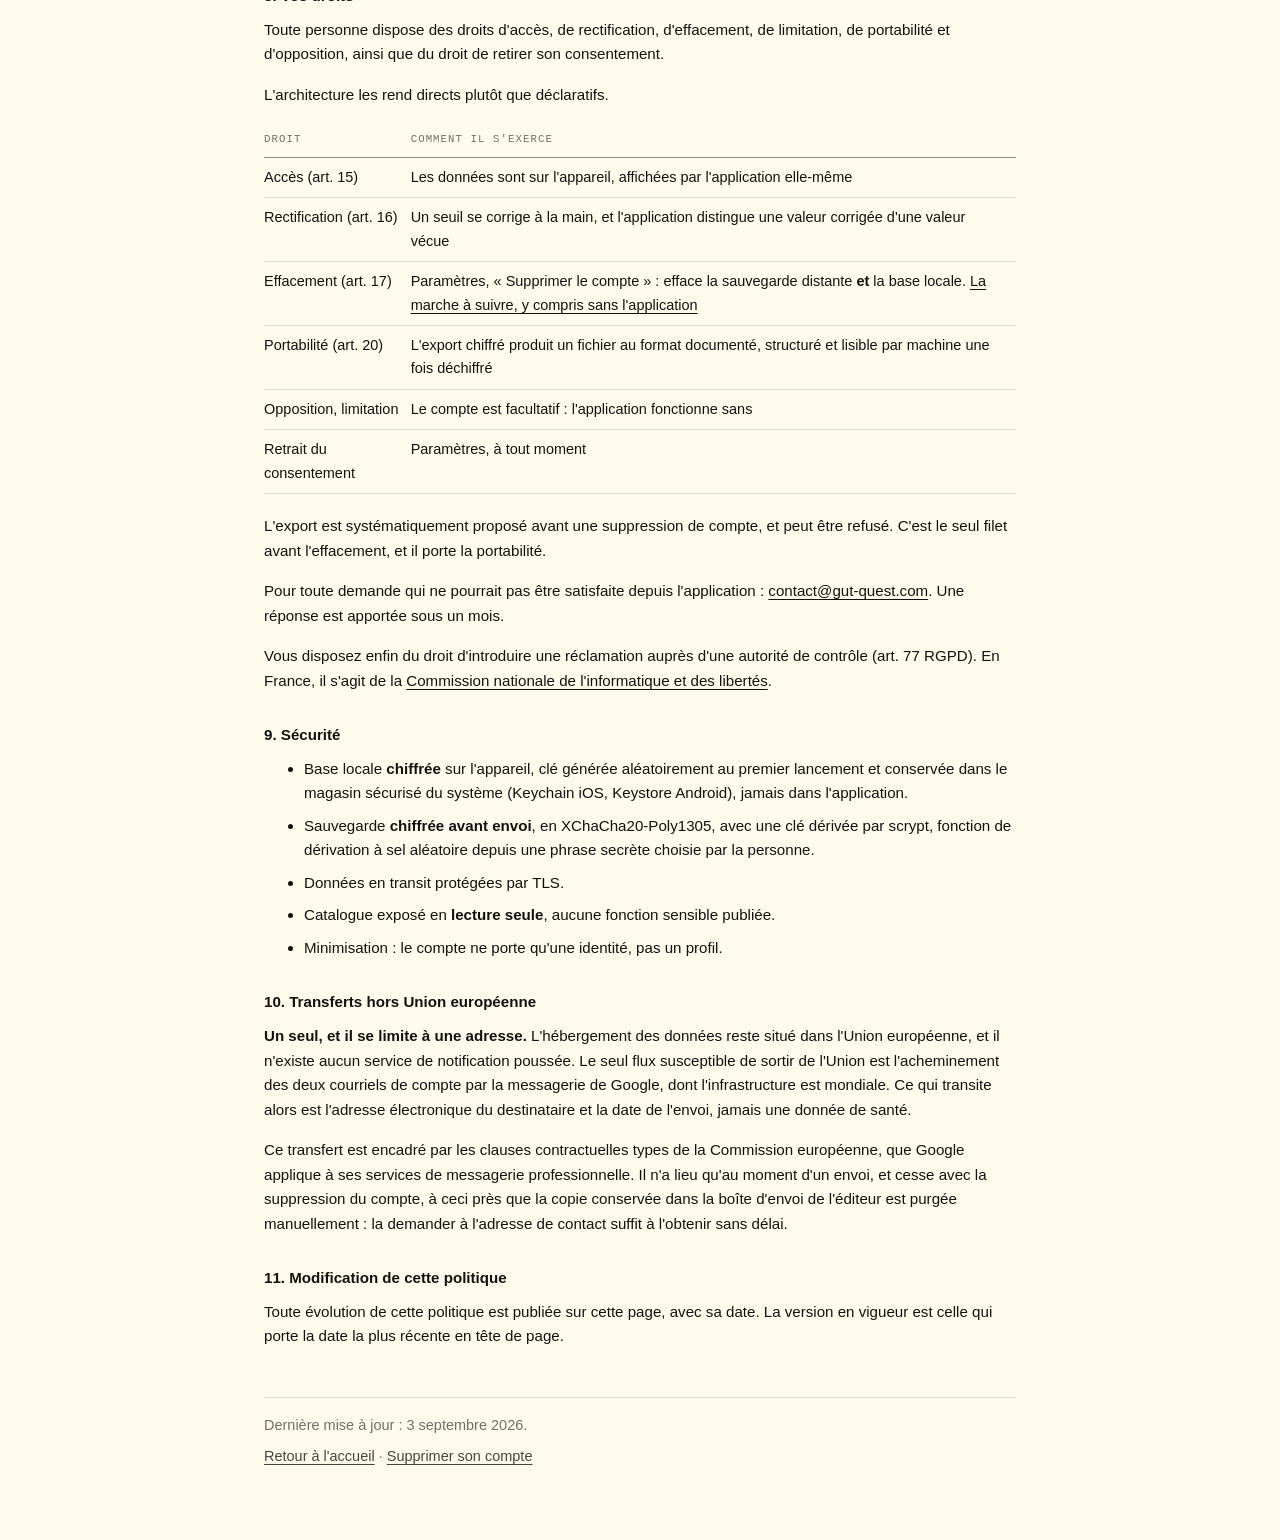
==== commit 0c8c705b: "La politique nomme le chiffrement que l'application emploie vraiment Elle annoncait AES-256-GCM. Le " ====
--- a/confidentialite.html
+++ b/confidentialite.html
@@ -151,7 +151,7 @@
 
   <ul>
     <li>Base locale <strong>chiffrée</strong> sur l'appareil, clé générée aléatoirement au premier lancement et conservée dans le magasin sécurisé du système (Keychain iOS, Keystore Android), jamais dans l'application.</li>
-    <li>Sauvegarde <strong>chiffrée avant envoi</strong>, en AES-256-GCM, avec une clé dérivée par fonction de dérivation à sel aléatoire depuis une phrase secrète choisie par la personne.</li>
+    <li>Sauvegarde <strong>chiffrée avant envoi</strong>, en XChaCha20-Poly1305, avec une clé dérivée par scrypt, fonction de dérivation à sel aléatoire depuis une phrase secrète choisie par la personne.</li>
     <li>Données en transit protégées par TLS.</li>
     <li>Catalogue exposé en <strong>lecture seule</strong>, aucune fonction sensible publiée.</li>
     <li>Minimisation : le compte ne porte qu'une identité, pas un profil.</li>
--- a/jetons.css
+++ b/jetons.css
@@ -9,16 +9,14 @@
     --ink-3:rgba(17,17,17,.60);  /* 4.87:1 · labels, placeholders, états à venir */
     --ink-4:rgba(17,17,17,.45);  /* 3.01:1 · contours de composants : champs, radios, onglets, chips */
     --line-soft:rgba(17,17,17,.12);  /* 1.29:1 · séparateurs de liste */
-    --etat-serein:#F0F2A0;  /* halo de l'etat serein · jaune-vert */
+    --etat-serein:#FFF2A0;  /* halo de l'etat serein · jaune pâle */
     --etat-tranquille:#FFE87A;  /* halo de l'etat tranquille · jaune */
     --etat-sensible:#FFD27A;  /* halo de l'etat sensible · jaune chaud */
-    --etat-agite:#FFB37A;  /* halo de l'etat agite · orange doux */
+    --etat-agite:#FFB866;  /* halo de l'etat agite · orange doux */
     --etat-fatigue:#D5E6DC;  /* halo de l'etat fatigue · vert-bleu pale */
     /* typographie */
     --f-display:'Unbounded';--f-body:'Hanken Grotesk';--f-mono:'DM Mono';
-    --t0:20px;  /* titre de fiche */
-    --t1:18px;  /* titre d'écran, état du Gut */
-    --t2:16px;  /* titre de modale, accroche de page */
+    --t1:18px;  /* le seul niveau de titre du produit : titre d'écran, état de Gut, titre de fiche en pastille, titre de feuille et de modale, accroche de page, dose du jour (arbitrage du 3 septembre 2026 : trois niveaux 20, 18, 16 rassemblés en un seul) */
     --nom:15px;  /* nom de ligne de liste et d'accordéon */
     --val:14px;  /* valeurs clés, nom de phase */
     --t3:13px;  /* ligne interactive */
@@ -33,7 +31,7 @@
     --carte:26px;  /* titre d'une carte d'onboarding */
     --rubrique:9px;  /* rubrique d'une carte d'onboarding */
     /* espacement */
-    --s1:4px;--s2:8px;--s3:12px;--s4:16px;--s5:20px;--s6:24px;--s7:32px;--gut:26px;
+    --s1:4px;--s2:8px;--s3:12px;--s4:16px;--s45:18px;--s5:20px;--s6:24px;--s7:32px;--gut:26px;--serre:10px;
     /* forme */
     --r-surface:8px;  /* modales, popups, toasts */
     --r-tab:14px;  /* onglets de phase */
@@ -50,4 +48,9 @@
     --pop:cubic-bezier(.3,1.45,.45,1);
     /* dégradé de page */
     --grad-page:radial-gradient(120% 56% at 28% 12%,#FFE24F,#FFEC93 40%,#FFF6CF 62%,rgba(255,246,207,0) 100%),linear-gradient(180deg,#FFFDF6 0%,#FFFCEE 45%,#FFFBEC 100%);
+    --grad-page-serein:radial-gradient(120% 56% at 28% 12%,#FFF2A0,#FFF6C2 40%,#FFFAE1 62%,rgba(255,250,225,0) 100%),linear-gradient(180deg,#FFFDF6 0%,#FFFCEE 45%,#FFFBEC 100%);  /* l'accueil, état serein */
+    --grad-page-tranquille:radial-gradient(120% 56% at 28% 12%,#FFE87A,#FFF0AC 40%,#FFF8D7 62%,rgba(255,248,215,0) 100%),linear-gradient(180deg,#FFFDF6 0%,#FFFCEE 45%,#FFFBEC 100%);  /* l'accueil, état tranquille */
+    --grad-page-sensible:radial-gradient(120% 56% at 28% 12%,#FFD27A,#FFE3AC 40%,#FFF2D7 62%,rgba(255,242,215,0) 100%),linear-gradient(180deg,#FFFDF6 0%,#FFFCEE 45%,#FFFBEC 100%);  /* l'accueil, état sensible */
+    --grad-page-agite:radial-gradient(120% 56% at 28% 12%,#FFB866,#FFD4A0 40%,#FFECD2 62%,rgba(255,236,210,0) 100%),linear-gradient(180deg,#FFFDF6 0%,#FFFCEE 45%,#FFFBEC 100%);  /* l'accueil, état agite */
+    --grad-page-fatigue:radial-gradient(120% 56% at 28% 12%,#D5E6DC,#E6EFE6 40%,#F5F7F0 62%,rgba(245,247,240,0) 100%),linear-gradient(180deg,#FFFDF6 0%,#FFFCEE 45%,#FFFBEC 100%);  /* l'accueil, état fatigue */
   }
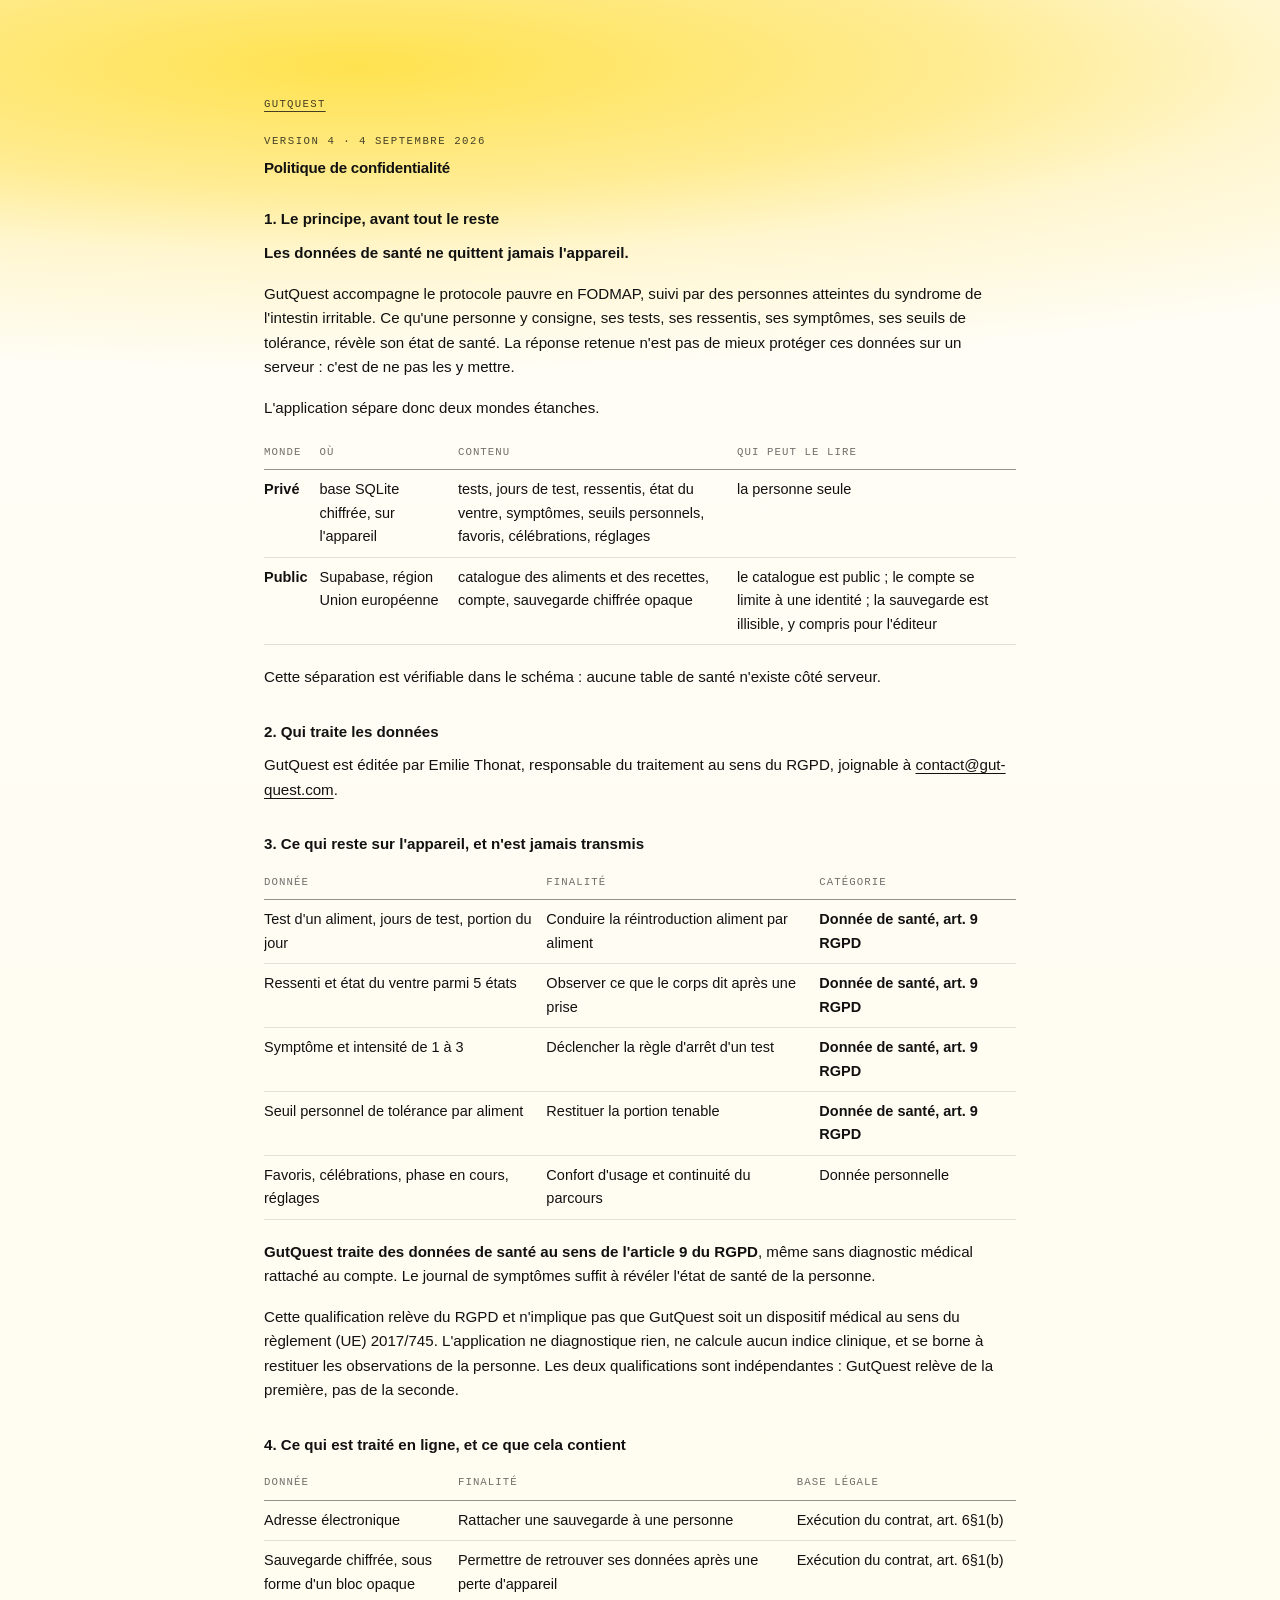
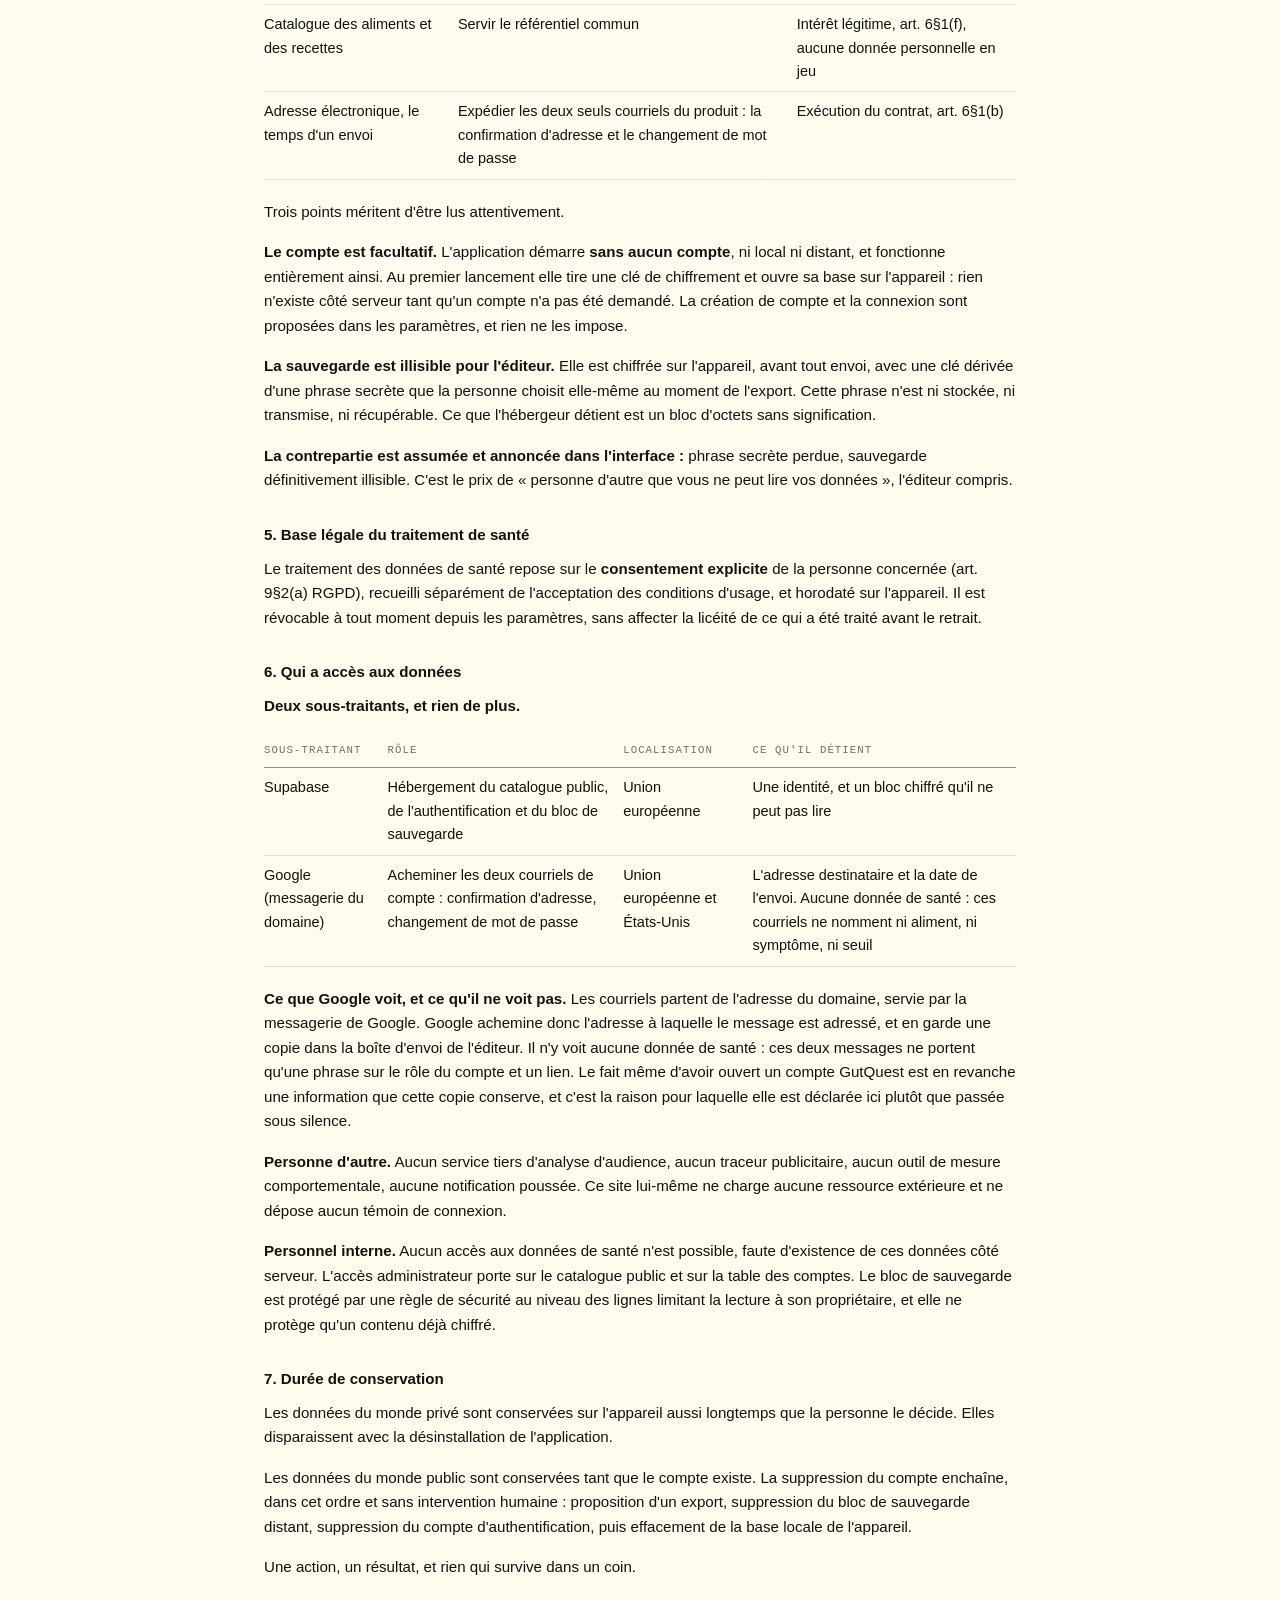
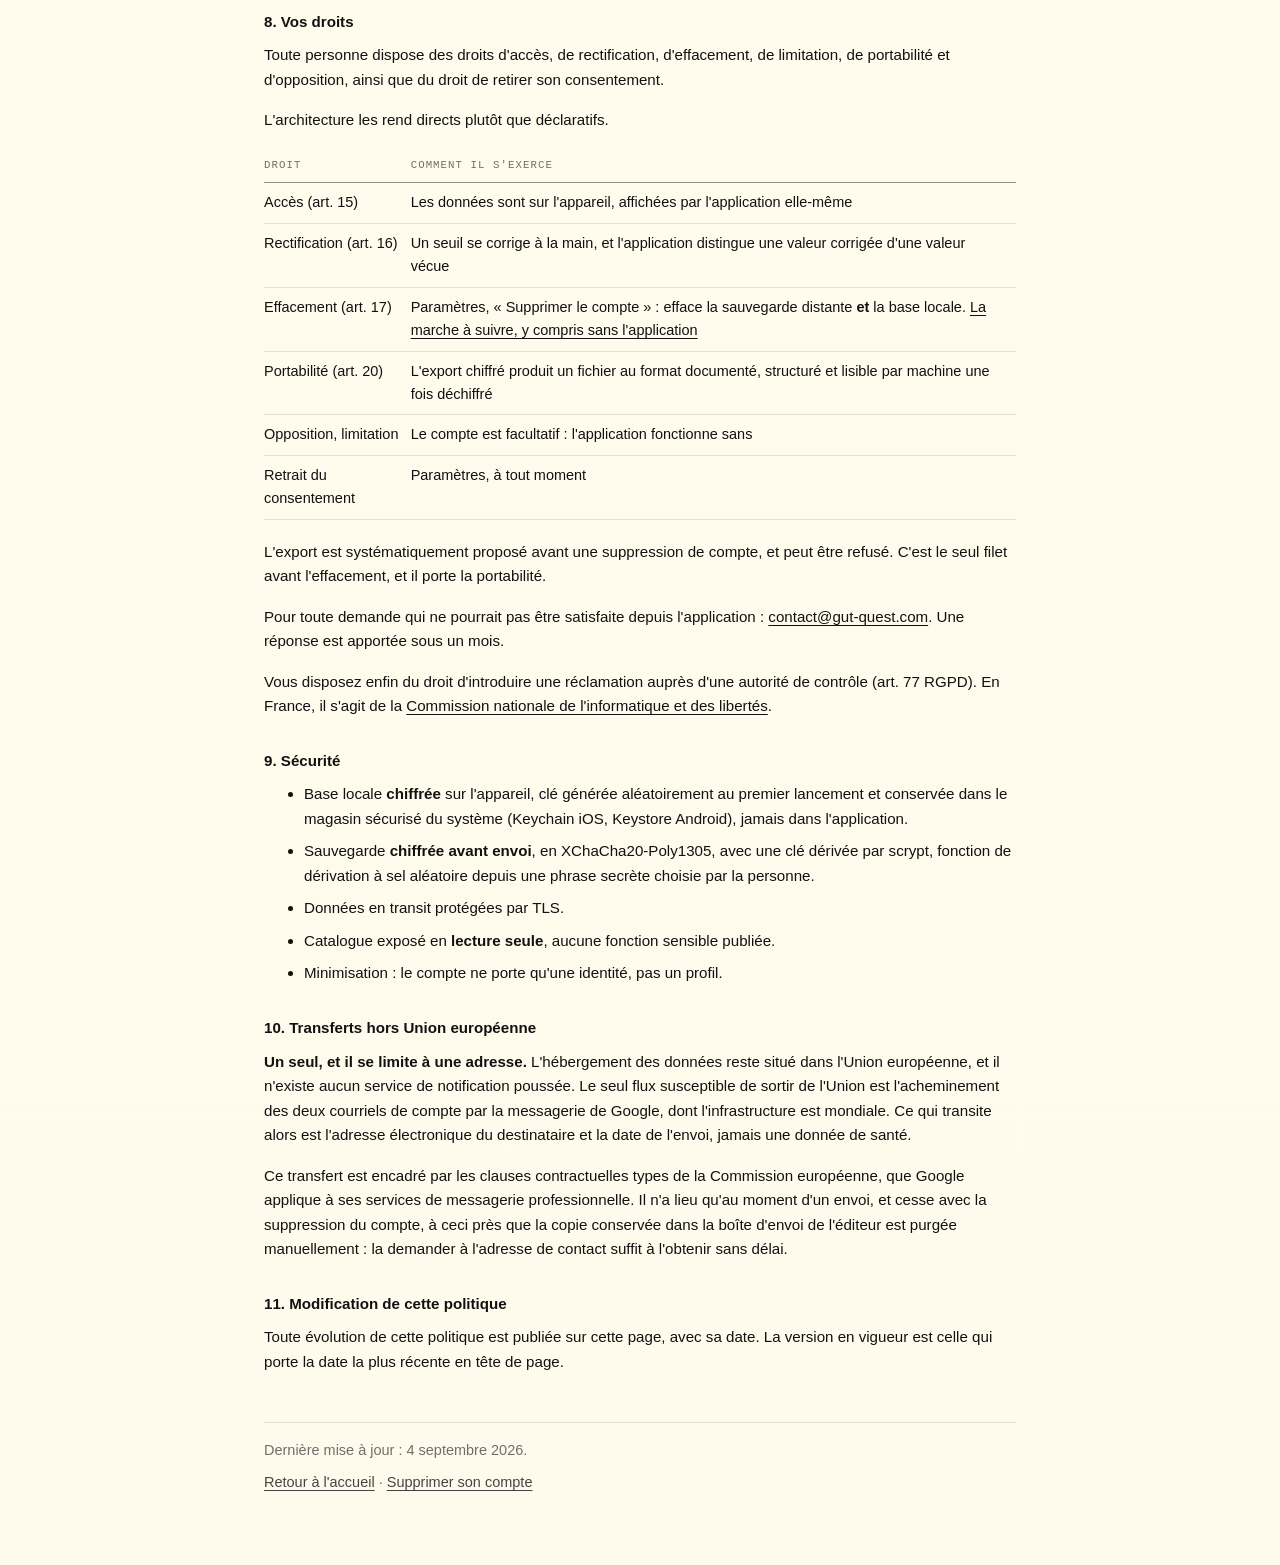
==== commit b1866f1e: "La connexion Google ou Apple n'existe pas, et la page de suppression l'exigeait La page de suppressi" ====
--- a/confidentialite.html
+++ b/confidentialite.html
@@ -21,7 +21,7 @@
 
   <a class="retour" href="index.html">GutQuest</a>
 
-  <p class="surtitre">Version 3 · 3 septembre 2026</p>
+  <p class="surtitre">Version 4 · 4 septembre 2026</p>
   <h1>Politique de confidentialité</h1>
 
   <h2>1. Le principe, avant tout le reste</h2>
@@ -73,7 +73,7 @@
   <table>
     <tbody>
       <tr><th>Donnée</th><th>Finalité</th><th>Base légale</th></tr>
-      <tr><td>Adresse électronique, ou identité Google ou Apple</td><td>Rattacher une sauvegarde à une personne</td><td>Exécution du contrat, art. 6§1(b)</td></tr>
+      <tr><td>Adresse électronique</td><td>Rattacher une sauvegarde à une personne</td><td>Exécution du contrat, art. 6§1(b)</td></tr>
       <tr><td>Sauvegarde chiffrée, sous forme d'un bloc opaque</td><td>Permettre de retrouver ses données après une perte d'appareil</td><td>Exécution du contrat, art. 6§1(b)</td></tr>
       <tr><td>Catalogue des aliments et des recettes</td><td>Servir le référentiel commun</td><td>Intérêt légitime, art. 6§1(f), aucune donnée personnelle en jeu</td></tr>
       <tr><td>Adresse électronique, le temps d'un envoi</td><td>Expédier les deux seuls courriels du produit : la confirmation d'adresse et le changement de mot de passe</td><td>Exécution du contrat, art. 6§1(b)</td></tr>
@@ -83,7 +83,7 @@
 
   <p>Trois points méritent d'être lus attentivement.</p>
 
-  <p><strong>Le compte est facultatif.</strong> L'application démarre en session anonyme, sur l'appareil, et fonctionne entièrement sans compte. L'écran de connexion n'apparaît qu'après une déconnexion volontaire.</p>
+  <p><strong>Le compte est facultatif.</strong> L'application démarre <strong>sans aucun compte</strong>, ni local ni distant, et fonctionne entièrement ainsi. Au premier lancement elle tire une clé de chiffrement et ouvre sa base sur l'appareil : rien n'existe côté serveur tant qu'un compte n'a pas été demandé. La création de compte et la connexion sont proposées dans les paramètres, et rien ne les impose.</p>
 
   <p><strong>La sauvegarde est illisible pour l'éditeur.</strong> Elle est chiffrée sur l'appareil, avant tout envoi, avec une clé dérivée d'une phrase secrète que la personne choisit elle-même au moment de l'export. Cette phrase n'est ni stockée, ni transmise, ni récupérable. Ce que l'hébergeur détient est un bloc d'octets sans signification.</p>
 
@@ -168,7 +168,7 @@
   <p>Toute évolution de cette politique est publiée sur cette page, avec sa date. La version en vigueur est celle qui porte la date la plus récente en tête de page.</p>
 
   <footer class="pied">
-    <p>Dernière mise à jour : 3 septembre 2026.</p>
+    <p>Dernière mise à jour : 4 septembre 2026.</p>
     <p><a href="index.html">Retour à l'accueil</a> · <a href="suppression-compte.html">Supprimer son compte</a></p>
   </footer>
 
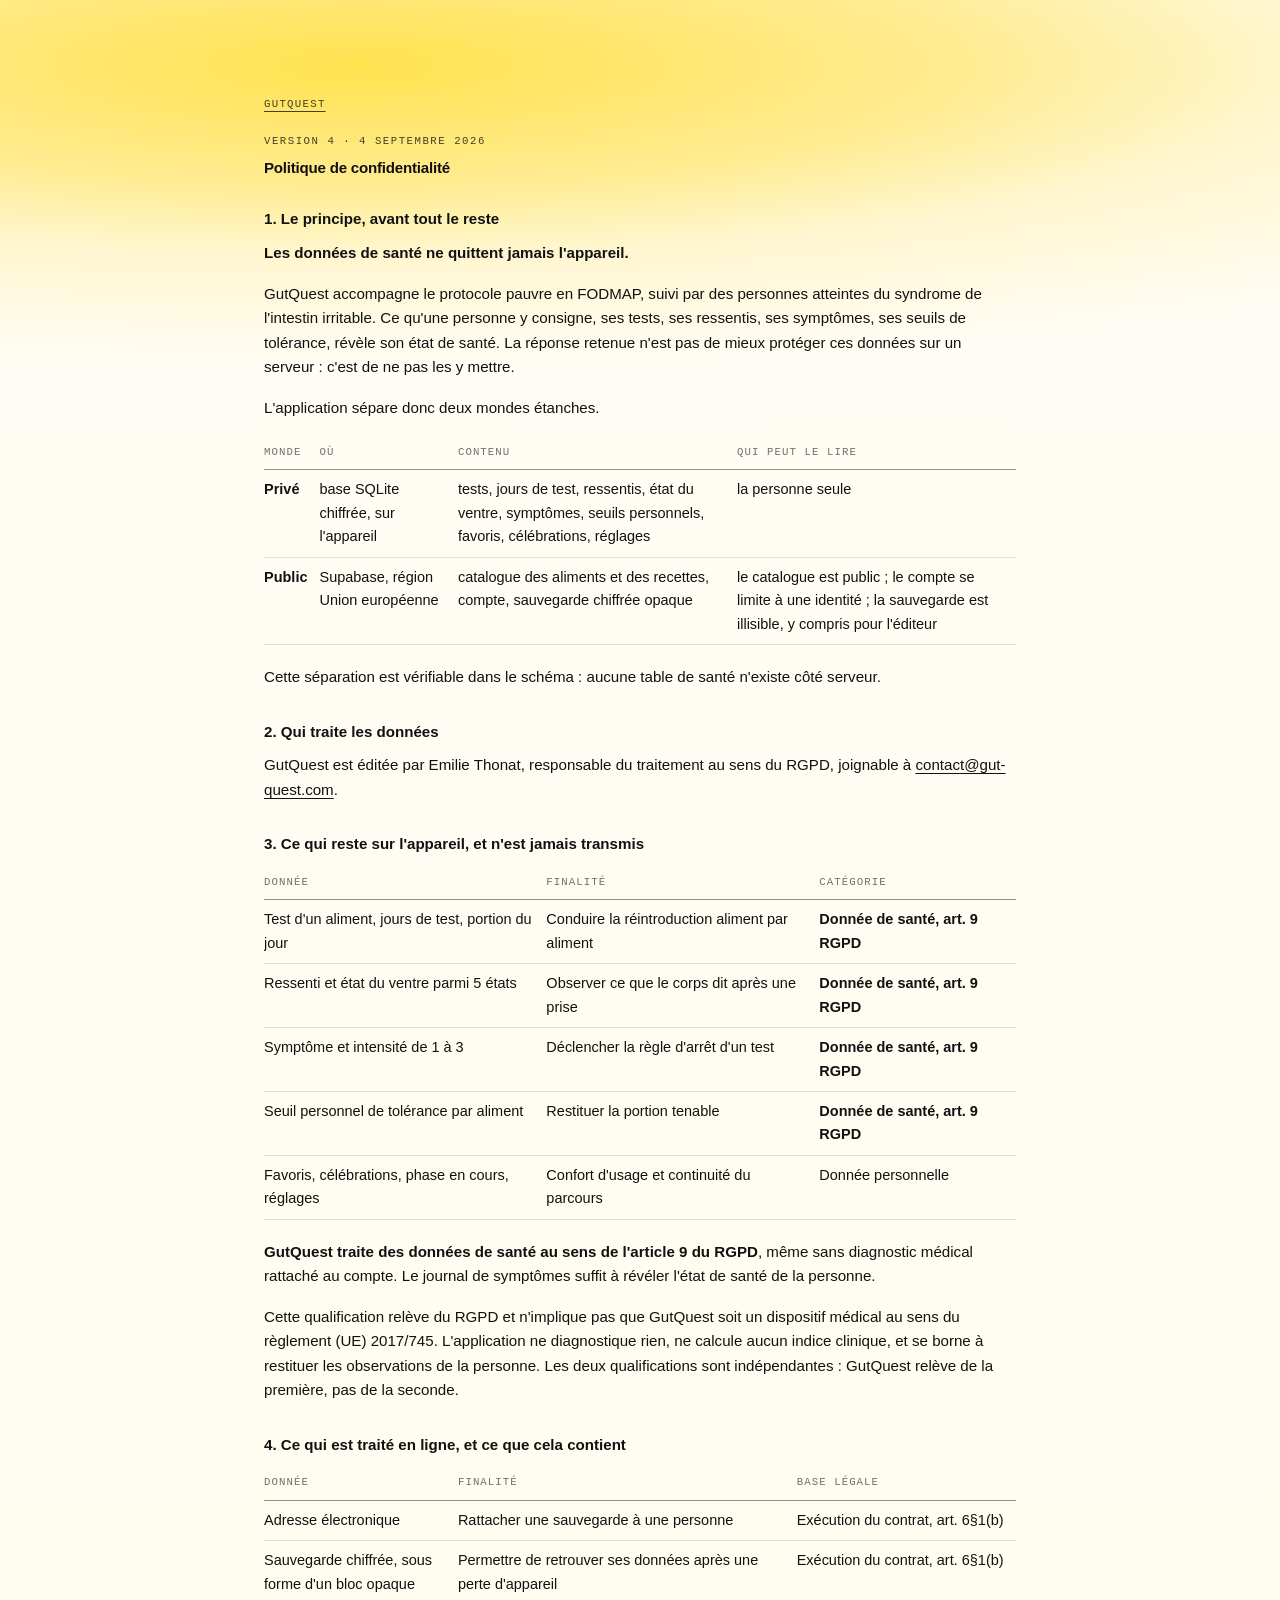
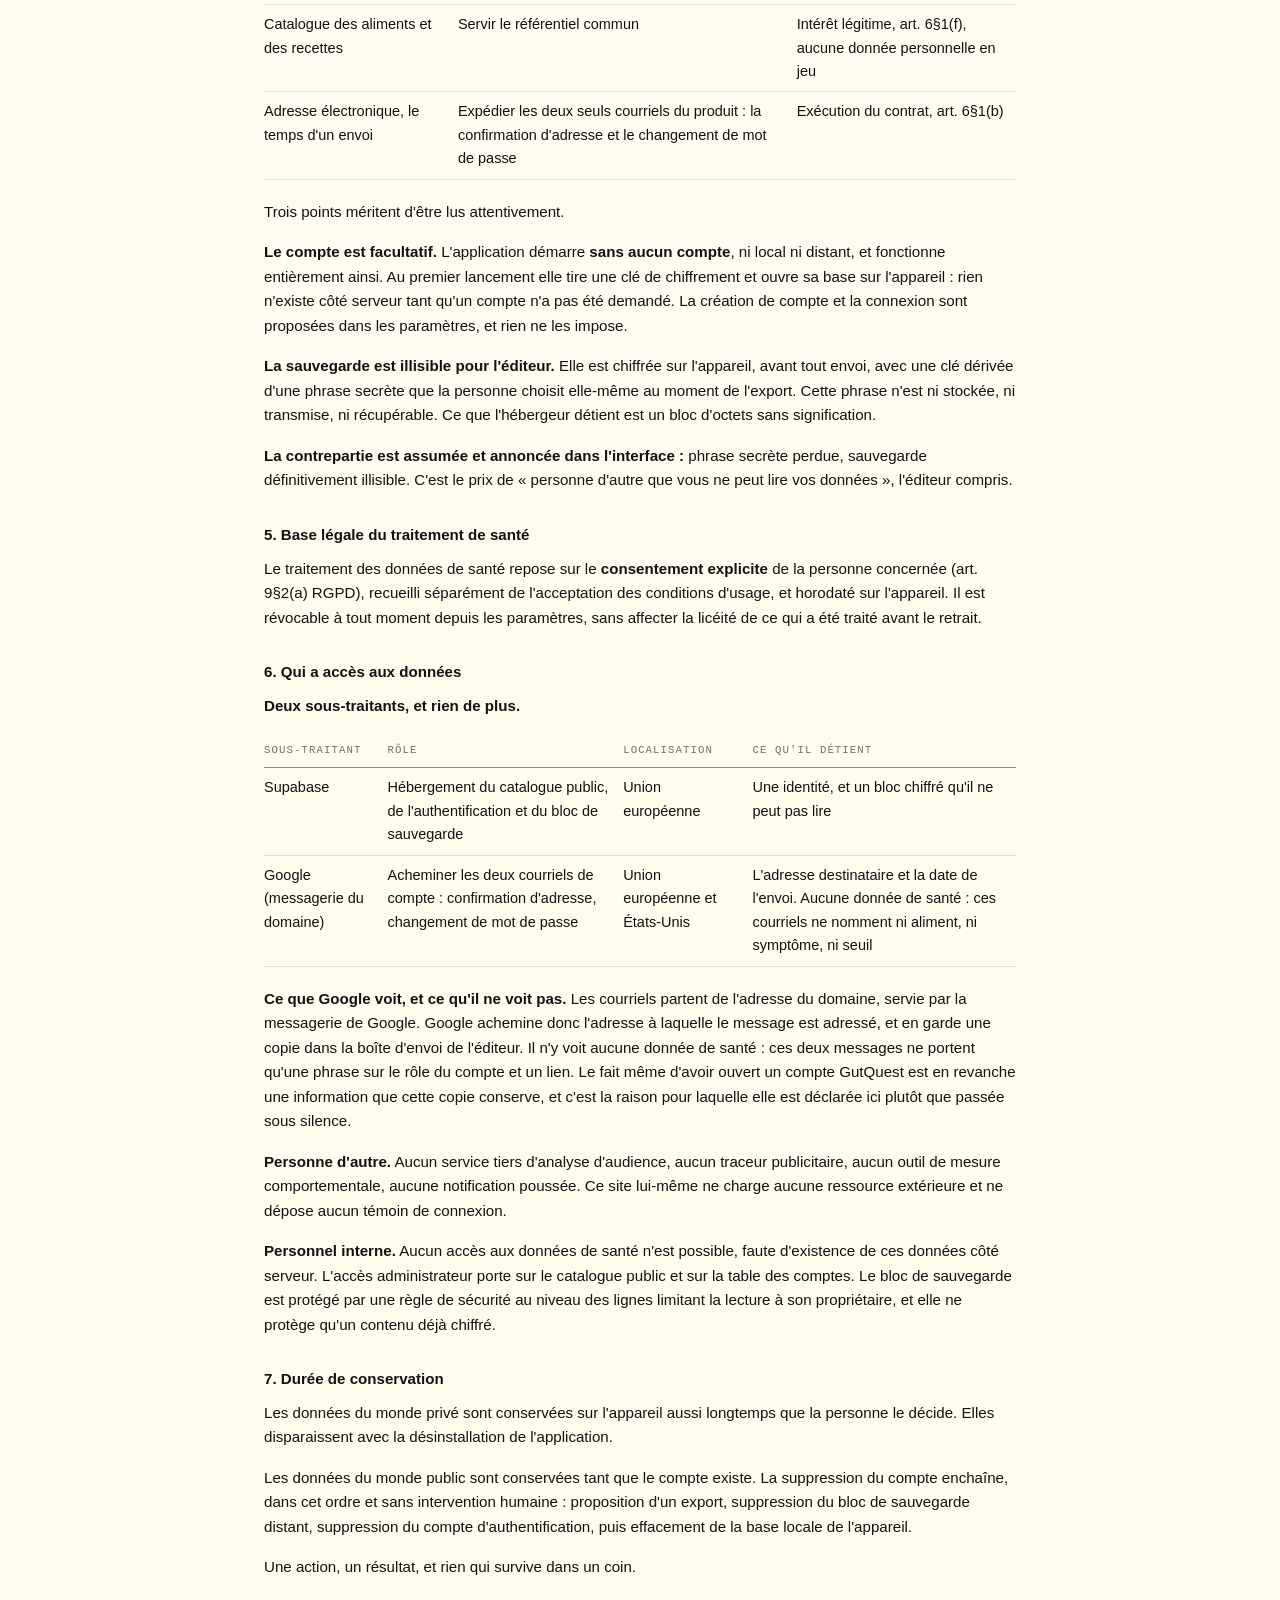
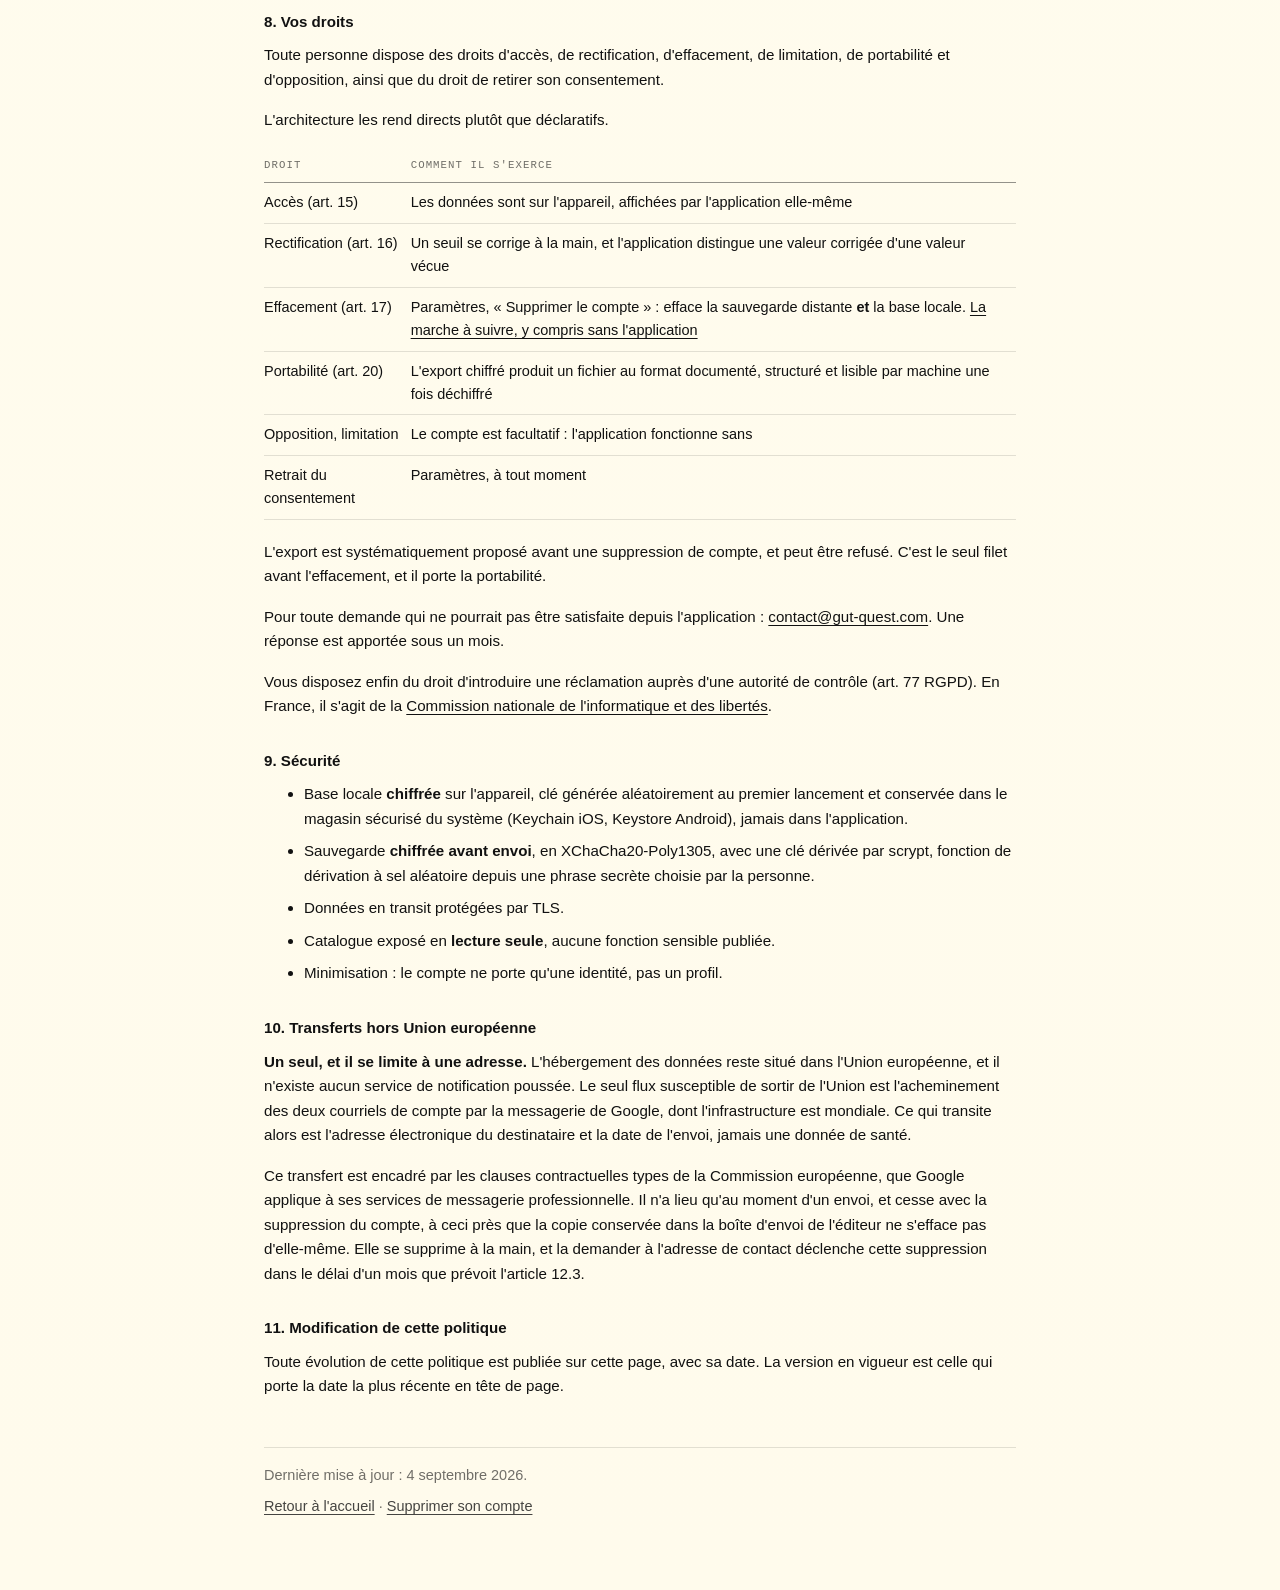
==== commit 42388a40: "La purge de la copie en boîte d'envoi dit son vrai délai « Sans délai » promettait l'immédiateté sur" ====
--- a/confidentialite.html
+++ b/confidentialite.html
@@ -161,7 +161,7 @@
 
   <p><strong>Un seul, et il se limite à une adresse.</strong> L'hébergement des données reste situé dans l'Union européenne, et il n'existe aucun service de notification poussée. Le seul flux susceptible de sortir de l'Union est l'acheminement des deux courriels de compte par la messagerie de Google, dont l'infrastructure est mondiale. Ce qui transite alors est l'adresse électronique du destinataire et la date de l'envoi, jamais une donnée de santé.</p>
 
-  <p>Ce transfert est encadré par les clauses contractuelles types de la Commission européenne, que Google applique à ses services de messagerie professionnelle. Il n'a lieu qu'au moment d'un envoi, et cesse avec la suppression du compte, à ceci près que la copie conservée dans la boîte d'envoi de l'éditeur est purgée manuellement : la demander à l'adresse de contact suffit à l'obtenir sans délai.</p>
+  <p>Ce transfert est encadré par les clauses contractuelles types de la Commission européenne, que Google applique à ses services de messagerie professionnelle. Il n'a lieu qu'au moment d'un envoi, et cesse avec la suppression du compte, à ceci près que la copie conservée dans la boîte d'envoi de l'éditeur ne s'efface pas d'elle-même. Elle se supprime à la main, et la demander à l'adresse de contact déclenche cette suppression dans le délai d'un mois que prévoit l'article 12.3.</p>
 
   <h2>11. Modification de cette politique</h2>
 
